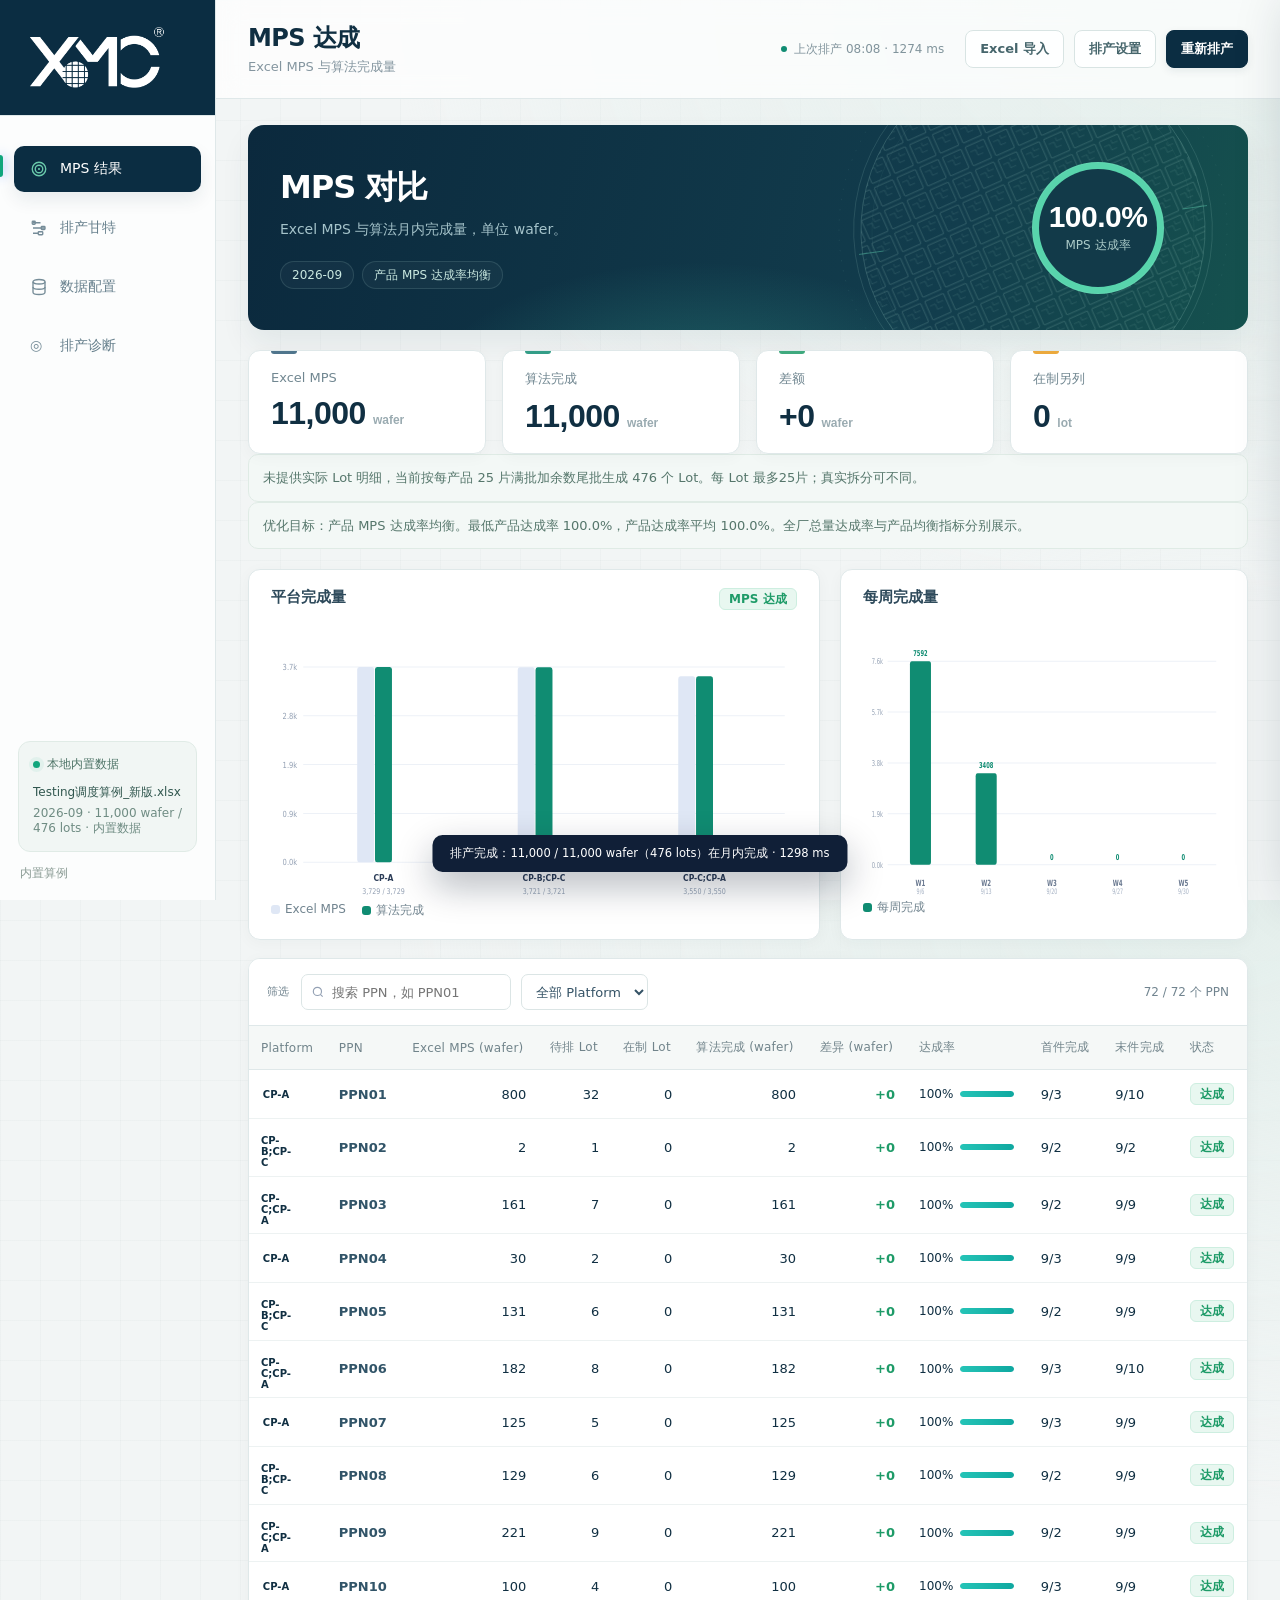
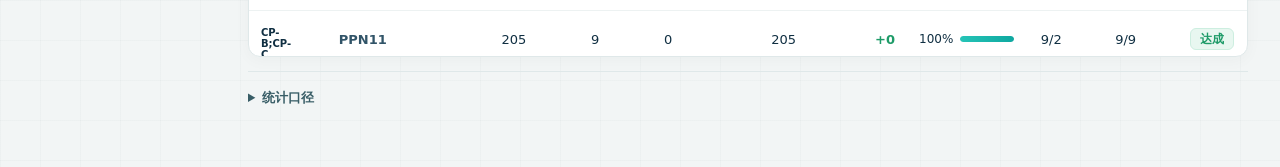
==== frontend/index.html @ b497a71c "-更新了字段逻辑" ====
<!doctype html>
<html lang="zh-CN">
<head>
  <meta charset="utf-8">
  <meta name="viewport" content="width=device-width, initial-scale=1">
  <title>XMC · 测试排产</title>
  <link rel="icon" href="data:image/svg+xml,%3Csvg xmlns='http://www.w3.org/2000/svg' viewBox='0 0 32 32'%3E%3Crect width='32' height='32' rx='8' fill='%232f6bff'/%3E%3Cpath d='M9 10h9M9 16h14M9 22h6' stroke='white' stroke-width='2.2' stroke-linecap='round'/%3E%3C/svg%3E">
  <link rel="stylesheet" href="assets/styles.css">
  <link rel="stylesheet" href="assets/enterprise.css">
  <script>
    window.addEventListener('error', function (e) {
      document.title = 'JS ERROR: ' + e.message;
      var el = document.getElementById('loading-sub');
      if (el) el.textContent = 'JS ERROR: ' + e.message + ' @ ' + (e.filename || '') + ':' + (e.lineno || '');
    });
    window.addEventListener('unhandledrejection', function (e) {
      document.title = 'PROMISE ERROR: ' + (e.reason && e.reason.message ? e.reason.message : e.reason);
      var el = document.getElementById('loading-sub');
      if (el) el.textContent = 'PROMISE ERROR: ' + (e.reason && e.reason.stack ? e.reason.stack : e.reason);
    });
  </script>
</head>
<body>
<div id="app">
  <aside class="sidebar">
    <div class="brand">
      <span class="brand-logo-window"><img class="brand-logo" src="assets/brand/xmc-logo-official.png" width="2865" height="456" alt="XMC"></span>
    </div>
    <nav class="nav" id="nav">
      <button class="nav-item active" data-view="mps">
        <span class="nav-ico" data-icon="target"></span><span>MPS 结果</span>
      </button>
      <button class="nav-item" data-view="gantt">
        <span class="nav-ico" data-icon="gantt"></span><span>排产甘特</span>
      </button>
      <button class="nav-item" data-view="inputs">
        <span class="nav-ico" data-icon="database"></span><span>数据配置</span>
      </button>
      <button class="nav-item" data-view="diagnostics"><span class="nav-ico">◎</span><span>排产诊断</span></button>
    </nav>
    <div class="sidebar-foot">
      <div class="source-card">
        <div class="source-top"><span class="dot live"></span><span id="source-status">算例数据已载入</span></div>
        <div class="source-name" id="source-name">Testing调度算例_新版.xlsx</div>
        <div class="source-meta" id="source-meta">2026-09 · 11,575 lots</div>
      </div>
      <div class="demo-note" id="source-note">内置算例</div>
    </div>
  </aside>

  <div class="main">
    <header class="topbar">
      <div class="topbar-left">
        <h1 id="page-title">MPS 结果</h1>
        <p id="page-sub">2026 年 9 月 · 月度 MPS 与排产结果</p>
      </div>
      <div class="topbar-right">
        <div class="run-chip" id="run-chip">正在排产…</div>
        <button class="btn ghost" id="btn-import" type="button">Excel 导入</button>
        <button class="btn ghost" id="btn-settings" type="button">排产设置</button>
        <button class="btn primary" id="btn-run" type="button">重新排产</button>
      </div>
    </header>

    <main class="content" id="content">
      <section class="view active" id="view-mps"></section>
      <section class="view" id="view-gantt"></section>
      <section class="view" id="view-inputs"></section>
      <section class="view" id="view-diagnostics"></section>
    </main>
  </div>
</div>

<aside class="drawer" id="drawer" aria-hidden="true">
  <div class="drawer-head">
    <div>
      <div class="drawer-kicker" id="drawer-kicker">详情</div>
      <h2 id="drawer-title">—</h2>
    </div>
    <button class="icon-btn" id="drawer-close" type="button" aria-label="关闭">×</button>
  </div>
  <div class="drawer-body" id="drawer-body"></div>
</aside>
<div class="drawer-scrim" id="drawer-scrim"></div>

<div class="modal" id="modal" aria-hidden="true">
  <div class="modal-card">
    <div class="modal-head">
      <div>
        
        <h2>排产设置</h2>
      </div>
      <button class="icon-btn" id="modal-close" type="button" aria-label="关闭">×</button>
    </div>
    <div class="modal-body" id="modal-body"></div>
    <div class="modal-foot">
      <button class="btn ghost" id="modal-cancel" type="button">取消</button>
      <button class="btn primary" id="modal-apply" type="button">应用并排产</button>
    </div>
  </div>
</div>

<div class="toast" id="toast"></div>
<div class="loading" id="loading">
  <div class="loading-card">
    <div class="spinner"></div>
    <div class="loading-title" id="loading-title">正在排产</div>
    <div class="loading-sub" id="loading-sub">请稍候…</div>
  </div>
</div>

<script src="assets/data.js"></script>
<script src="assets/data-loader.js"></script>
<script src="assets/scheduler.js"></script>
<script src="assets/js/core.js"></script>
<script src="assets/js/diagnostics.js"></script>
<script src="assets/js/mps.js"></script>
<script src="assets/js/gantt.js"></script>
<script src="assets/js/configuration.js"></script>
<script src="assets/js/inputs.js"></script>
<script src="assets/js/ui.js"></script>
</body>
</html>
---- frontend/assets/styles.css ----
:root {
  --bg: #f2f5fa;
  --panel: #ffffff;
  --panel-2: #f8fafc;
  --ink: #16233a;
  --ink-2: #2c3d58;
  --muted: #6b7a91;
  --muted-2: #94a1b4;
  --line: #e4e9f1;
  --line-2: #eef2f7;
  --navy: #0c1a30;
  --navy-2: #12233d;
  --navy-3: #1a3050;
  --blue: #2f6bff;
  --blue-2: #5a8cff;
  --blue-soft: #eaf1ff;
  --teal: #0fa8a0;
  --teal-soft: #e6f7f5;
  --amber: #e89b1c;
  --amber-soft: #fff5e2;
  --red: #d9484f;
  --red-soft: #fdecec;
  --purple: #7457e8;
  --purple-soft: #f1edff;
  --green: #1e9b68;
  --green-soft: #e8f7f0;
  --shadow: 0 1px 2px rgba(16, 31, 54, .04), 0 8px 28px rgba(16, 31, 54, .06);
  --shadow-lg: 0 24px 70px rgba(10, 24, 46, .18);
  --radius: 14px;
  --radius-sm: 9px;
  --sidebar-w: 232px;
}

* { box-sizing: border-box; }
html, body { height: 100%; }
body {
  margin: 0;
  background: var(--bg);
  color: var(--ink);
  font-family: "PingFang SC", "Hiragino Sans GB", "Microsoft YaHei", "Segoe UI", system-ui, -apple-system, sans-serif;
  font-size: 13px;
  -webkit-font-smoothing: antialiased;
}
button, input, select { font: inherit; color: inherit; }
button { cursor: pointer; }
a { color: var(--blue); text-decoration: none; }
::-webkit-scrollbar { width: 10px; height: 10px; }
::-webkit-scrollbar-thumb { background: #cbd4e1; border-radius: 10px; border: 3px solid transparent; background-clip: content-box; }
::-webkit-scrollbar-track { background: transparent; }

#app { min-height: 100vh; }

/* ---------- sidebar ---------- */
.sidebar {
  position: fixed; inset: 0 auto 0 0; width: var(--sidebar-w);
  background: radial-gradient(900px 420px at -20% -10%, #1b3a63 0%, transparent 55%),
              linear-gradient(180deg, var(--navy) 0%, #0a1629 100%);
  color: #dbe6f7; display: flex; flex-direction: column; z-index: 40;
  border-right: 1px solid rgba(255,255,255,.05);
}
.brand { display: flex; align-items: center; gap: 12px; padding: 24px 20px 22px; }
.brand-mark {
  width: 40px; height: 40px; border-radius: 12px; display: grid; place-items: center;
  background: linear-gradient(145deg, #4a83ff, #1d55d6);
  color: #fff; font-weight: 800; letter-spacing: .5px; font-size: 14px;
  box-shadow: 0 8px 20px rgba(47, 107, 255, .35), inset 0 1px 0 rgba(255,255,255,.3);
}
.brand-title { font-size: 15px; font-weight: 700; color: #fff; letter-spacing: .3px; }
.brand-sub { font-size: 10px; color: #7f96b8; letter-spacing: 1.2px; text-transform: uppercase; margin-top: 3px; }
.nav { padding: 8px 12px; display: flex; flex-direction: column; gap: 3px; }
.nav-item {
  display: flex; align-items: center; gap: 12px; width: 100%;
  background: transparent; border: 0; color: #9db0cc; text-align: left;
  padding: 11px 12px; border-radius: 10px; font-size: 13px; position: relative;
  transition: background .18s ease, color .18s ease;
}
.nav-item:hover { background: rgba(255,255,255,.055); color: #e8f0fc; }
.nav-item.active { background: linear-gradient(90deg, rgba(47,107,255,.24), rgba(47,107,255,.07)); color: #fff; }
.nav-item.active::before {
  content: ""; position: absolute; left: -12px; top: 9px; bottom: 9px; width: 3px;
  border-radius: 0 3px 3px 0; background: #5d91ff; box-shadow: 0 0 12px #5d91ff;
}
.nav-ico { width: 18px; height: 18px; display: inline-flex; color: currentColor; opacity: .9; }
.nav-ico svg { width: 18px; height: 18px; }
.sidebar-foot { margin-top: auto; padding: 16px; }
.source-card {
  background: rgba(255,255,255,.045); border: 1px solid rgba(255,255,255,.07);
  border-radius: 12px; padding: 12px; backdrop-filter: blur(4px);
}
.source-top { display: flex; align-items: center; gap: 7px; font-size: 11px; color: #a9bdd8; }
.dot { width: 7px; height: 7px; border-radius: 50%; display: inline-block; background: #7d8da5; }
.dot.live { background: #34d399; box-shadow: 0 0 0 3px rgba(52,211,153,.14); }
.source-name { margin-top: 9px; font-size: 11.5px; color: #e3ecf9; word-break: break-all; line-height: 1.45; }
.source-meta { margin-top: 4px; font-size: 10.5px; color: #7f96b8; }
.demo-note { margin-top: 12px; font-size: 10px; line-height: 1.5; color: #637795; padding: 0 2px; }
/* ---------- main / topbar ---------- */
.main { margin-left: var(--sidebar-w); min-height: 100vh; }
.topbar {
  position: sticky; top: 0; z-index: 30; height: 74px; padding: 0 28px;
  display: flex; align-items: center; justify-content: space-between; gap: 20px;
  background: rgba(247,249,253,.88); backdrop-filter: blur(12px);
  border-bottom: 1px solid rgba(220,227,238,.8);
}
.topbar-left h1 { margin: 0; font-size: 20px; font-weight: 700; letter-spacing: .2px; }
.topbar-left p { margin: 4px 0 0; color: var(--muted); font-size: 11.5px; }
.topbar-right { display: flex; align-items: center; gap: 10px; }
.run-chip {
  display: flex; align-items: center; gap: 7px; height: 30px; padding: 0 11px;
  border-radius: 999px; background: #fff; border: 1px solid var(--line);
  font-size: 11px; color: var(--muted); white-space: nowrap;
}
.run-chip::before { content: ""; width: 6px; height: 6px; border-radius: 50%; background: var(--teal); }
.btn {
  border: 1px solid transparent; border-radius: 9px; height: 34px; padding: 0 14px;
  font-size: 12px; font-weight: 600; transition: .15s ease; display: inline-flex;
  align-items: center; justify-content: center; gap: 7px; white-space: nowrap;
}
.btn.primary { background: linear-gradient(180deg, #3b74ff, #2a62e8); color: #fff; box-shadow: 0 6px 16px rgba(47,107,255,.25); }
.btn.primary:hover { filter: brightness(1.05); transform: translateY(-1px); }
.btn.ghost { background: #fff; border-color: var(--line); color: var(--ink-2); }
.btn.ghost:hover { border-color: #c9d4e3; background: #fbfcff; }
.btn.small { height: 28px; padding: 0 10px; font-size: 11px; border-radius: 7px; }
.btn:disabled { opacity: .55; cursor: default; transform: none; }

.content { padding: 24px 28px 60px; max-width: 1680px; }
.view { display: none; animation: fadeUp .28s ease both; }
.view.active { display: block; }
@keyframes fadeUp { from { opacity: 0; transform: translateY(5px); } to { opacity: 1; transform: none; } }

/* ---------- shared panels ---------- */
.card {
  background: var(--panel); border: 1px solid var(--line); border-radius: var(--radius);
  box-shadow: var(--shadow);
}
.card-head { padding: 18px 20px 0; display: flex; align-items: flex-start; justify-content: space-between; gap: 12px; }
.card-head h3 { margin: 0; font-size: 14px; font-weight: 700; letter-spacing: .1px; }
.card-head p { margin: 5px 0 0; font-size: 11px; color: var(--muted); line-height: 1.5; }
.card-body { padding: 18px 20px 20px; }
.section-grid { display: grid; gap: 18px; }
.grid-2 { grid-template-columns: 1.35fr 1fr; }
.grid-3 { grid-template-columns: repeat(3, 1fr); }
.grid-4 { grid-template-columns: repeat(4, 1fr); }
.stack { display: flex; flex-direction: column; gap: 18px; }
.row { display: flex; align-items: center; gap: 10px; }
.spacer { flex: 1; }
.muted { color: var(--muted); }
.small { font-size: 11px; }
.tiny { font-size: 10.5px; }
.strong { font-weight: 700; }
.mono { font-family: "SF Mono", "Roboto Mono", Menlo, Consolas, monospace; font-size: 11px; }
.right { text-align: right; }
.nowrap { white-space: nowrap; }
.pill {
  display: inline-flex; align-items: center; gap: 5px; height: 22px; padding: 0 9px;
  border-radius: 999px; font-size: 10.5px; font-weight: 600; white-space: nowrap;
  background: var(--panel-2); color: var(--muted); border: 1px solid var(--line);
}
.pill.blue { background: var(--blue-soft); color: #2457cc; border-color: #d6e3ff; }
.pill.green { background: var(--green-soft); color: var(--green); border-color: #cdeee0; }
.pill.amber { background: var(--amber-soft); color: #a86b06; border-color: #f7e4bf; }
.pill.red { background: var(--red-soft); color: var(--red); border-color: #f8d5d7; }
.pill.purple { background: var(--purple-soft); color: var(--purple); border-color: #e3dbff; }
.pill.teal { background: var(--teal-soft); color: var(--teal); border-color: #c9efeb; }
.divider { height: 1px; background: var(--line-2); margin: 14px 0; }
.kv { display: grid; grid-template-columns: 104px 1fr; gap: 8px 12px; font-size: 11.5px; }
.kv dt { color: var(--muted); }
.kv dd { margin: 0; color: var(--ink-2); }
.bar { height: 6px; border-radius: 99px; background: #edf1f7; overflow: hidden; }
.bar > span { display: block; height: 100%; border-radius: inherit; background: linear-gradient(90deg, #4b83ff, #2f6bff); }
.bar.teal > span { background: linear-gradient(90deg, #25c4b7, #0fa8a0); }
.bar.amber > span { background: linear-gradient(90deg, #f7bc4d, #e89b1c); }
.bar.red > span { background: linear-gradient(90deg, #ec7a7f, #d9484f); }
/* ---------- dashboard ---------- */
.hero {
  position: relative; overflow: hidden; border-radius: 18px; padding: 24px 26px;
  background: linear-gradient(115deg, #132947 0%, #17375f 52%, #1b4a76 100%);
  color: #fff; display: grid; grid-template-columns: 1.45fr .85fr; gap: 24px;
  box-shadow: 0 18px 50px rgba(19, 41, 71, .22);
}
.hero::before {
  content: ""; position: absolute; width: 420px; height: 420px; right: -110px; top: -190px;
  border-radius: 50%; background: radial-gradient(circle, rgba(86,148,255,.32), transparent 68%);
}
.hero::after {
  content: ""; position: absolute; left: 26%; bottom: -160px; width: 360px; height: 260px;
  border-radius: 50%; background: radial-gradient(circle, rgba(15,168,160,.18), transparent 70%);
}
.hero-main { position: relative; z-index: 1; }
.hero-kicker { font-size: 10.5px; letter-spacing: 1.7px; text-transform: uppercase; color: #83a8d6; font-weight: 600; }
.hero-title { margin: 9px 0 8px; font-size: 25px; font-weight: 700; letter-spacing: .3px; }
.hero-sub { color: #a9c0dd; font-size: 12px; line-height: 1.7; max-width: 620px; }
.hero-tags { display: flex; gap: 8px; flex-wrap: wrap; margin-top: 18px; }
.hero-tag {
  height: 26px; padding: 0 11px; border-radius: 999px; display: inline-flex; align-items: center;
  gap: 6px; background: rgba(255,255,255,.08); border: 1px solid rgba(255,255,255,.12);
  color: #dbe9fb; font-size: 10.5px;
}
.hero-tag b { color: #fff; font-weight: 700; }
.hero-side { position: relative; z-index: 1; display: flex; align-items: center; justify-content: flex-end; gap: 22px; }
.donut-wrap { text-align: center; }
.donut {
  width: 128px; height: 128px; border-radius: 50%; position: relative;
  background: conic-gradient(#49e0c8 var(--deg, 0deg), rgba(255,255,255,.11) 0);
  box-shadow: 0 0 0 1px rgba(255,255,255,.06) inset;
}
.donut::after {
  content: ""; position: absolute; inset: 13px; border-radius: 50%;
  background: #17335a; box-shadow: inset 0 0 24px rgba(0,0,0,.16);
}
.donut-center { position: absolute; inset: 0; display: grid; place-items: center; z-index: 1; }
.donut-center b { display: block; font-size: 24px; letter-spacing: -.5px; line-height: 1; }
.donut-center span { display: block; font-size: 9.5px; color: #9db8d7; margin-top: 5px; letter-spacing: .8px; }
.donut-label { margin-top: 10px; font-size: 10.5px; color: #9db8d7; }
.hero-mini { display: flex; flex-direction: column; gap: 12px; min-width: 150px; }
.hero-mini-item { border-left: 1px solid rgba(255,255,255,.14); padding-left: 13px; }
.hero-mini-item span { display: block; font-size: 9.5px; color: #8fa9c8; letter-spacing: .5px; }
.hero-mini-item b { display: block; margin-top: 3px; font-size: 17px; font-weight: 700; }
.hero-mini-item em { font-style: normal; font-size: 9.5px; color: #75d6c8; margin-left: 4px; }

.kpi-grid { display: grid; grid-template-columns: repeat(auto-fit, minmax(168px, 1fr)); gap: 14px; margin-top: 18px; }
.kpi {
  background: var(--panel); border: 1px solid var(--line); border-radius: var(--radius);
  padding: 15px 16px 13px; box-shadow: var(--shadow); position: relative; overflow: hidden;
}
.kpi::after { content: ""; position: absolute; left: 0; right: 0; top: 0; height: 3px; background: var(--accent, var(--blue)); opacity: .85; }
.kpi.blue { --accent: var(--blue); }
.kpi.teal { --accent: var(--teal); }
.kpi.amber { --accent: var(--amber); }
.kpi.purple { --accent: var(--purple); }
.kpi.red { --accent: var(--red); }
.kpi.green { --accent: var(--green); }
.kpi-label { font-size: 10.5px; color: var(--muted); display: flex; align-items: center; gap: 6px; }
.kpi-value { margin-top: 8px; font-size: 25px; font-weight: 750; letter-spacing: -.6px; line-height: 1.1; }
.kpi-value small { font-size: 11px; color: var(--muted); font-weight: 600; letter-spacing: 0; margin-left: 3px; }
.kpi-foot { margin-top: 9px; display: flex; align-items: center; justify-content: space-between; gap: 8px; font-size: 10px; color: var(--muted); }
.kpi-foot .bar { flex: 1; height: 5px; }
.kpi-sub { color: var(--muted-2); }

.dash-grid { display: grid; grid-template-columns: 1.4fr 1fr; gap: 18px; margin-top: 18px; }
.weekly-chart { width: 100%; height: 250px; display: block; overflow: visible; }
.chart-legend { display: flex; gap: 16px; font-size: 10.5px; color: var(--muted); margin-top: 4px; }
.chart-legend i { width: 9px; height: 9px; border-radius: 3px; display: inline-block; margin-right: 5px; vertical-align: -1px; }

.alert-list { display: flex; flex-direction: column; gap: 9px; }
.alert-item {
  display: flex; gap: 11px; padding: 11px 12px; border-radius: 10px; border: 1px solid var(--line);
  background: var(--panel-2); align-items: flex-start;
}
.alert-icon { width: 22px; height: 22px; border-radius: 7px; display: grid; place-items: center; flex: none; font-size: 11px; font-weight: 800; }
.alert-item.warn .alert-icon { background: var(--amber-soft); color: #a86b06; }
.alert-item.danger .alert-icon { background: var(--red-soft); color: var(--red); }
.alert-item.info .alert-icon { background: var(--blue-soft); color: #2457cc; }
.alert-item.ok .alert-icon { background: var(--green-soft); color: var(--green); }
.alert-main b { display: block; font-size: 11.5px; font-weight: 700; }
.alert-main span { display: block; margin-top: 3px; font-size: 10.5px; color: var(--muted); line-height: 1.5; }
.alert-item.warn { border-color: #f4e3c4; background: #fffbf3; }
/* heatmap */
.heatmap-wrap { overflow-x: auto; padding-bottom: 4px; }
.heatmap { display: grid; grid-template-columns: 56px repeat(30, minmax(20px, 1fr)); gap: 3px; min-width: 760px; }
.hm-label { font-size: 9px; color: var(--muted); display: flex; align-items: center; justify-content: flex-end; padding-right: 5px; white-space: nowrap; }
.hm-day { font-size: 8.5px; color: var(--muted-2); text-align: center; padding-bottom: 2px; }
.hm-cell { height: 15px; border-radius: 3px; background: #f0f3f8; position: relative; cursor: pointer; transition: transform .12s ease, box-shadow .12s ease; }
.hm-cell:hover { transform: scale(1.18); box-shadow: 0 2px 8px rgba(20,40,70,.22); z-index: 2; }
.hm-group-label { font-size: 9px; color: var(--ink-2); font-weight: 700; display: flex; align-items: center; padding-right: 5px; justify-content: flex-end; }
.heat-legend { display: flex; align-items: center; gap: 6px; font-size: 9.5px; color: var(--muted); margin-top: 10px; }
.heat-legend .scale { width: 110px; height: 7px; border-radius: 99px; background: linear-gradient(90deg, #edf1f7, #cfe0ff, #79a3ff, #2f6bff, #173f9e); }

/* platform mini table */
.mini-table { width: 100%; border-collapse: collapse; }
.mini-table th {
  text-align: left; font-size: 9.5px; font-weight: 600; color: var(--muted);
  padding: 8px 10px; border-bottom: 1px solid var(--line); white-space: nowrap;
}
.mini-table td { padding: 10px; border-bottom: 1px solid var(--line-2); font-size: 11px; vertical-align: middle; }
.mini-table tr:last-child td { border-bottom: 0; }
.mini-table tr.clickable { cursor: pointer; }
.mini-table tr.clickable:hover td { background: #fafcff; }
.platform-badge { display: inline-flex; align-items: center; justify-content: center; width: 30px; height: 22px; border-radius: 6px; font-size: 10px; font-weight: 700; }
.pf-K1 { background: #e9f0ff; color: #2f5ccc; }
.pf-K2 { background: #e5f8f5; color: #0b8d86; }
.pf-K3 { background: #fff3e0; color: #b16f08; }
/* ---------- filter / toolbar ---------- */
.toolbar {
  display: flex; align-items: center; gap: 10px; flex-wrap: wrap;
  padding: 13px 16px; background: var(--panel); border: 1px solid var(--line);
  border-radius: var(--radius); box-shadow: var(--shadow); margin-bottom: 16px;
}
.toolbar .label { font-size: 10.5px; color: var(--muted); margin-right: 2px; }
.seg { display: inline-flex; background: #f1f4f9; border-radius: 8px; padding: 2px; gap: 2px; }
.seg button {
  border: 0; background: transparent; height: 27px; padding: 0 11px; border-radius: 6px;
  font-size: 10.5px; color: var(--muted); font-weight: 600;
}
.seg button.active { background: #fff; color: var(--ink); box-shadow: 0 1px 4px rgba(20,35,60,.12); }
.input, .select {
  height: 31px; border: 1px solid var(--line); border-radius: 8px; background: #fff;
  padding: 0 10px; font-size: 11px; color: var(--ink-2); outline: none;
}
.input:focus, .select:focus { border-color: #9dbaff; box-shadow: 0 0 0 3px #edf3ff; }
.input.search { width: 210px; padding-left: 30px; background-image: url("data:image/svg+xml,%3Csvg xmlns='http://www.w3.org/2000/svg' width='14' height='14' viewBox='0 0 24 24' fill='none' stroke='%2394a1b4' stroke-width='2'%3E%3Ccircle cx='11' cy='11' r='7'/%3E%3Cpath d='m20 20-4-4'/%3E%3C/svg%3E"); background-repeat: no-repeat; background-position: 9px center; }
.filter-count { font-size: 10.5px; color: var(--muted); margin-left: auto; }
.date-nav { display: inline-flex; align-items: center; gap: 2px; background: #f1f4f9; border-radius: 8px; padding: 2px; }
.date-nav button { border: 0; background: transparent; width: 28px; height: 27px; border-radius: 6px; color: var(--muted); font-size: 15px; }
.date-nav button:hover { background: #fff; color: var(--ink); }
.date-nav .date-label { min-width: 96px; text-align: center; font-size: 10.5px; font-weight: 600; color: var(--ink-2); }

/* ---------- tables ---------- */
.table-card { background: var(--panel); border: 1px solid var(--line); border-radius: var(--radius); box-shadow: var(--shadow); overflow: hidden; }
.table-scroll { overflow: auto; max-height: calc(100vh - 270px); }
.data-table { width: 100%; border-collapse: separate; border-spacing: 0; min-width: 980px; }
.data-table thead th {
  position: sticky; top: 0; z-index: 5; background: #f8fafc; color: var(--muted);
  font-size: 9.5px; font-weight: 600; text-align: left; padding: 10px 12px;
  border-bottom: 1px solid var(--line); white-space: nowrap; letter-spacing: .2px;
}
.data-table tbody td { padding: 10px 12px; border-bottom: 1px solid var(--line-2); font-size: 11px; vertical-align: middle; }
.data-table tbody tr { transition: background .12s ease; }
.data-table tbody tr:hover td { background: #fafcff; }
.data-table tbody tr.clickable { cursor: pointer; }
.data-table tbody tr:last-child td { border-bottom: 0; }
.data-table .num { text-align: right; font-variant-numeric: tabular-nums; }
.data-table .center { text-align: center; }
.data-table .id { font-weight: 650; color: var(--ink); }
.data-table .sub { font-size: 9.5px; color: var(--muted); margin-top: 2px; }
.data-table .route { display: flex; align-items: center; gap: 3px; }
.route-dot { width: 13px; height: 13px; border-radius: 50%; display: inline-flex; align-items: center; justify-content: center; font-size: 7px; font-weight: 700; background: #edf1f7; color: #93a1b5; }
.route-dot.done { background: #e2f6ee; color: #1e9b68; }
.route-dot.cp { background: #e9f0ff; color: #2f5ccc; }
.route-sep { color: #cbd4e1; font-size: 8px; }
.table-foot { display: flex; align-items: center; justify-content: space-between; padding: 11px 15px; border-top: 1px solid var(--line); background: #fbfcfe; }
.pager { display: flex; align-items: center; gap: 4px; }
.pager button { width: 27px; height: 27px; border: 1px solid var(--line); background: #fff; border-radius: 6px; font-size: 11px; color: var(--muted); }
.pager button:hover:not(:disabled) { border-color: #b9c8dd; color: var(--ink); }
.pager button.active { background: var(--blue); border-color: var(--blue); color: #fff; }
.pager button:disabled { opacity: .4; cursor: default; }
.legend { display: flex; align-items: center; gap: 14px; flex-wrap: wrap; font-size: 10px; color: var(--muted); }
.legend span { display: inline-flex; align-items: center; gap: 5px; }
.legend i { width: 8px; height: 8px; border-radius: 2px; display: inline-block; }
.pf-K4 { background: #f0ecff; color: #6544d6; }
.pf-K5 { background: #fdecef; color: #c33b48; }
.alert-item.danger { border-color: #f6d9db; background: #fff8f8; }
.alert-item.ok { border-color: #d5eee2; background: #f6fdf9; }
/* ---------- gantt ---------- */
.gantt-card { background: var(--panel); border: 1px solid var(--line); border-radius: var(--radius); box-shadow: var(--shadow); overflow: hidden; }
.gantt-head { display: flex; align-items: center; justify-content: space-between; gap: 14px; padding: 14px 16px; border-bottom: 1px solid var(--line); flex-wrap: wrap; }
.gantt-head-left { display: flex; align-items: center; gap: 10px; flex-wrap: wrap; }
.gantt-head-right { display: flex; align-items: center; gap: 8px; flex-wrap: wrap; }
.gantt-legend { display: flex; gap: 12px; flex-wrap: wrap; padding: 10px 16px; border-bottom: 1px solid var(--line-2); background: #fcfdff; font-size: 9.5px; color: var(--muted); }
.gantt-legend span { display: inline-flex; align-items: center; gap: 5px; }
.gantt-legend i { width: 10px; height: 8px; border-radius: 2px; display: inline-block; }
.gantt-scroll { overflow: auto; max-height: calc(100vh - 292px); position: relative; background: #fff; }
#gantt-canvas { display: block; cursor: crosshair; }
.gantt-empty { padding: 60px 20px; text-align: center; color: var(--muted); }
.gantt-tip {
  position: fixed; z-index: 90; pointer-events: none; background: #101e34; color: #eaf1fb;
  border-radius: 9px; padding: 9px 11px; font-size: 10.5px; line-height: 1.55;
  box-shadow: 0 12px 30px rgba(8,20,40,.3); max-width: 300px; display: none;
}
.gantt-tip b { color: #fff; }
.gantt-tip .tip-muted { color: #91a7c3; }
.gantt-tip .tip-row { display: flex; justify-content: space-between; gap: 16px; }
.gantt-tip .tip-title { font-size: 11px; font-weight: 700; margin-bottom: 4px; }
.gantt-footer { padding: 10px 16px; display: flex; align-items: center; justify-content: space-between; gap: 12px; border-top: 1px solid var(--line-2); font-size: 10px; color: var(--muted); flex-wrap: wrap; }

/* ---------- tabs / resource ---------- */
.tabs { display: inline-flex; gap: 3px; background: #f1f4f9; padding: 3px; border-radius: 9px; }
.tabs button { border: 0; background: transparent; height: 28px; padding: 0 13px; border-radius: 7px; font-size: 10.5px; font-weight: 600; color: var(--muted); }
.tabs button.active { background: #fff; color: var(--ink); box-shadow: 0 1px 4px rgba(20,35,60,.12); }
.machine-grid { display: grid; grid-template-columns: repeat(5, minmax(0, 1fr)); gap: 14px; }
.machine-card {
  background: var(--panel); border: 1px solid var(--line); border-radius: 12px; padding: 14px;
  box-shadow: var(--shadow); cursor: pointer; transition: transform .15s ease, border-color .15s ease;
}
.machine-card:hover { transform: translateY(-2px); border-color: #b8caf0; }
.machine-top { display: flex; align-items: center; justify-content: space-between; gap: 8px; }
.machine-id { font-size: 12px; font-weight: 700; }
.machine-meta { margin-top: 3px; font-size: 9.5px; color: var(--muted); }
.util-line { display: flex; align-items: center; gap: 8px; margin-top: 12px; }
.util-line .bar { flex: 1; }
.util-val { font-size: 10.5px; font-weight: 700; min-width: 38px; text-align: right; font-variant-numeric: tabular-nums; }
.machine-foot { display: flex; justify-content: space-between; margin-top: 10px; font-size: 9.5px; color: var(--muted); }
.machine-card.high { border-color: #f3d3a0; }
.machine-card.high .util-val { color: #b16f08; }
.card-mini-grid { display: grid; grid-template-columns: repeat(4, 1fr); gap: 10px; }
.card-mini { background: var(--panel-2); border: 1px solid var(--line-2); border-radius: 9px; padding: 11px 12px; }
.card-mini span { display: block; font-size: 9.5px; color: var(--muted); }
.card-mini b { display: block; font-size: 17px; margin-top: 4px; letter-spacing: -.3px; }

/* ---------- weekly ---------- */
.week-cards { display: grid; grid-template-columns: repeat(5, 1fr); gap: 14px; }
.week-card { background: var(--panel); border: 1px solid var(--line); border-radius: 12px; padding: 15px; box-shadow: var(--shadow); position: relative; overflow: hidden; }
.week-card::before { content: ""; position: absolute; left: 0; top: 0; bottom: 0; width: 3px; background: var(--green); }
.week-card.gap::before { background: var(--amber); }
.week-top { display: flex; align-items: center; justify-content: space-between; }
.week-name { font-size: 12px; font-weight: 700; }
.week-date { font-size: 9.5px; color: var(--muted); }
.week-big { margin-top: 12px; font-size: 22px; font-weight: 750; letter-spacing: -.5px; }
.week-big small { font-size: 10px; color: var(--muted); font-weight: 500; margin-left: 3px; }
.week-compare { margin-top: 8px; font-size: 9.5px; color: var(--muted); display: flex; justify-content: space-between; }
.week-bar { margin-top: 9px; }
/* ---------- drawer ---------- */
.drawer {
  position: fixed; top: 0; right: 0; bottom: 0; width: 430px; max-width: 94vw;
  background: #fff; z-index: 70; box-shadow: -16px 0 50px rgba(12,28,52,.16);
  transform: translateX(105%); transition: transform .26s cubic-bezier(.2,.8,.2,1);
  display: flex; flex-direction: column;
}
.drawer.open { transform: none; }
.drawer-scrim {
  position: fixed; inset: 0; background: rgba(11,24,43,.22); z-index: 65;
  opacity: 0; pointer-events: none; transition: opacity .2s ease;
}
.drawer-scrim.show { opacity: 1; pointer-events: auto; }
.drawer-head { padding: 20px 22px 16px; border-bottom: 1px solid var(--line); display: flex; justify-content: space-between; gap: 14px; align-items: flex-start; }
.drawer-kicker { font-size: 9.5px; letter-spacing: 1.4px; text-transform: uppercase; color: var(--blue); font-weight: 700; }
.drawer-head h2 { margin: 6px 0 0; font-size: 17px; letter-spacing: -.2px; }
.drawer-body { padding: 18px 22px 40px; overflow: auto; }
.icon-btn {
  width: 30px; height: 30px; border-radius: 8px; border: 1px solid var(--line);
  background: #fff; color: var(--muted); font-size: 19px; line-height: 1; flex: none;
}
.icon-btn:hover { background: var(--panel-2); color: var(--ink); }
.detail-hero { background: linear-gradient(135deg, #f3f7ff, #f8fafc); border: 1px solid #e1eaf8; border-radius: 12px; padding: 15px; }
.detail-hero-top { display: flex; align-items: center; gap: 9px; }
.detail-hero h3 { margin: 0; font-size: 16px; }
.detail-hero p { margin: 6px 0 0; color: var(--muted); font-size: 10.5px; }
.detail-stats { display: grid; grid-template-columns: repeat(3, 1fr); gap: 8px; margin-top: 13px; }
.detail-stat { background: #fff; border: 1px solid var(--line); border-radius: 8px; padding: 9px 10px; }
.detail-stat span { display: block; color: var(--muted); font-size: 9px; }
.detail-stat b { display: block; margin-top: 4px; font-size: 13px; }
.timeline { margin-top: 18px; }
.timeline-title { font-size: 11px; font-weight: 700; margin-bottom: 10px; display: flex; align-items: center; justify-content: space-between; }
.timeline-item { display: grid; grid-template-columns: 42px 1fr; gap: 10px; position: relative; padding-bottom: 14px; }
.timeline-item::before { content: ""; position: absolute; left: 20px; top: 26px; bottom: 0; width: 1px; background: var(--line); }
.timeline-item:last-child::before { display: none; }
.timeline-dot { width: 40px; height: 20px; border-radius: 6px; display: grid; place-items: center; font-size: 8.5px; font-weight: 700; background: var(--blue-soft); color: #2f5ccc; z-index: 1; }
.timeline-dot.bake { background: var(--amber-soft); color: #a86b06; }
.timeline-dot.qt { background: var(--teal-soft); color: var(--teal); }
.timeline-main b { font-size: 11px; display: block; }
.timeline-main span { display: block; margin-top: 3px; font-size: 9.5px; color: var(--muted); line-height: 1.5; }
.timeline-time { font-size: 9.5px; color: var(--ink-2); margin-top: 3px; font-variant-numeric: tabular-nums; }
.route-list { margin-top: 4px; }
.route-item { display: flex; gap: 10px; padding: 10px 0; border-bottom: 1px dashed var(--line); }
.route-item:last-child { border-bottom: 0; }
.route-index { width: 20px; height: 20px; border-radius: 50%; background: var(--blue-soft); color: #2f5ccc; display: grid; place-items: center; font-size: 9px; font-weight: 700; flex: none; }
.route-info { flex: 1; }
.route-info b { font-size: 11px; }
.route-info span { display: block; font-size: 9.5px; color: var(--muted); margin-top: 2px; }
.task-table { width: 100%; border-collapse: collapse; margin-top: 12px; }
.task-table th { font-size: 8.5px; color: var(--muted); text-align: left; padding: 6px 5px; border-bottom: 1px solid var(--line); font-weight: 600; }
.task-table td { font-size: 9.5px; padding: 7px 5px; border-bottom: 1px solid var(--line-2); }
.empty-note { padding: 24px 0; text-align: center; color: var(--muted-2); font-size: 11px; }
/* ---------- modal ---------- */
.modal {
  position: fixed; inset: 0; z-index: 80; display: grid; place-items: center;
  background: rgba(10,23,43,.36); backdrop-filter: blur(3px);
  opacity: 0; pointer-events: none; transition: opacity .2s ease;
}
.modal.open { opacity: 1; pointer-events: auto; }
.modal-card {
  width: 520px; max-width: 94vw; background: #fff; border-radius: 16px;
  box-shadow: var(--shadow-lg); transform: translateY(8px) scale(.99); transition: transform .2s ease;
  overflow: hidden;
}
.modal.open .modal-card { transform: none; }
.modal-head { padding: 20px 22px 16px; display: flex; justify-content: space-between; gap: 14px; align-items: flex-start; border-bottom: 1px solid var(--line); }
.modal-head h2 { margin: 6px 0 0; font-size: 18px; }
.modal-body { padding: 18px 22px; }
.modal-foot { padding: 14px 22px; border-top: 1px solid var(--line); background: #fbfcfe; display: flex; justify-content: flex-end; gap: 9px; }
.form-row { margin-bottom: 16px; }
.form-row:last-child { margin-bottom: 0; }
.form-label { display: block; font-size: 10.5px; font-weight: 600; color: var(--ink-2); margin-bottom: 7px; }
.form-hint { font-size: 9.5px; color: var(--muted); margin-top: 5px; line-height: 1.55; }
.option-grid { display: grid; grid-template-columns: 1fr 1fr; gap: 8px; }
.option {
  border: 1px solid var(--line); background: #fff; border-radius: 9px; padding: 10px 11px;
  text-align: left; transition: .14s ease;
}
.option b { display: block; font-size: 11px; }
.option span { display: block; margin-top: 3px; font-size: 9px; color: var(--muted); line-height: 1.45; }
.option.active { border-color: #6c9bff; background: #f5f8ff; box-shadow: 0 0 0 3px #eef4ff; }
.option.active b { color: #2457cc; }
.form-inline { display: grid; grid-template-columns: 1fr 1fr; gap: 12px; }

/* ---------- toast / loading ---------- */
.toast {
  position: fixed; left: 50%; bottom: 28px; transform: translate(-50%, 20px);
  background: #101f37; color: #fff; padding: 11px 18px; border-radius: 10px;
  font-size: 11.5px; box-shadow: 0 14px 36px rgba(8,20,40,.3);
  opacity: 0; pointer-events: none; transition: .24s ease; z-index: 95;
}
.toast.show { opacity: 1; transform: translate(-50%, 0); }
.loading {
  position: fixed; inset: 0; z-index: 100; display: grid; place-items: center;
  background: rgba(244,247,252,.82); backdrop-filter: blur(6px);
  opacity: 0; pointer-events: none; transition: opacity .2s ease;
}
.loading.show { opacity: 1; pointer-events: auto; }
.loading-card { background: #fff; border: 1px solid var(--line); border-radius: 16px; padding: 28px 34px; text-align: center; box-shadow: var(--shadow-lg); min-width: 310px; }
.spinner { width: 32px; height: 32px; border-radius: 50%; border: 3px solid #e2eafb; border-top-color: var(--blue); margin: 0 auto 15px; animation: spin .75s linear infinite; }
@keyframes spin { to { transform: rotate(360deg); } }
.loading-title { font-size: 14px; font-weight: 700; }
/* ---------- misc / responsive ---------- */
.error-box { margin: 20px; padding: 16px; border: 1px solid #f6d9db; background: #fff8f8; border-radius: 10px; color: #a52c33; font-size: 11px; white-space: pre-wrap; }
.empty-state { padding: 50px 20px; text-align: center; color: var(--muted); }
.section-title { display: flex; align-items: baseline; justify-content: space-between; margin: 26px 0 12px; }
.section-title h2 { margin: 0; font-size: 15px; letter-spacing: .1px; }
.section-title p { margin: 0; font-size: 10.5px; color: var(--muted); }
.two-col { display: grid; grid-template-columns: 1fr 1fr; gap: 18px; }
.note-card { background: var(--panel-2); border: 1px dashed var(--line); border-radius: 10px; padding: 12px 14px; font-size: 10.5px; color: var(--muted); line-height: 1.65; }
.data-list { display: flex; flex-direction: column; gap: 0; }
.data-row { display: grid; grid-template-columns: 150px 70px 1fr; gap: 12px; padding: 9px 0; border-bottom: 1px solid var(--line-2); font-size: 10.5px; align-items: baseline; }
.data-row:last-child { border-bottom: 0; }
.data-row b { font-size: 11px; }
.data-row .fields { color: var(--muted); font-size: 9.5px; line-height: 1.5; }
.check-list { display: flex; flex-direction: column; gap: 7px; }
.check-item { display: flex; gap: 9px; align-items: flex-start; font-size: 10.5px; line-height: 1.55; }
.check-icon { width: 17px; height: 17px; border-radius: 50%; display: grid; place-items: center; flex: none; font-size: 9px; font-weight: 800; background: var(--green-soft); color: var(--green); }
.check-icon.warn { background: var(--amber-soft); color: #a86b06; }
.check-icon.info { background: var(--blue-soft); color: #2457cc; }
.rule-table { width: 100%; border-collapse: collapse; }
.rule-table th { text-align: left; font-size: 9px; color: var(--muted); font-weight: 600; padding: 8px; border-bottom: 1px solid var(--line); }
.rule-table td { font-size: 10px; padding: 8px; border-bottom: 1px solid var(--line-2); vertical-align: top; line-height: 1.5; }
.rule-table tr:last-child td { border-bottom: 0; }
.download-actions { display: flex; gap: 8px; flex-wrap: wrap; }

@media (max-width: 1450px) {
  .kpi-grid { grid-template-columns: repeat(3, 1fr); }
  .machine-grid { grid-template-columns: repeat(4, 1fr); }
}
@media (max-width: 1180px) {
  :root { --sidebar-w: 76px; }
  .brand { justify-content: center; padding: 22px 10px; }
  .brand > div:last-child { display: none; }
  .nav { padding: 8px; }
  .nav-item { justify-content: center; padding: 12px; }
  .nav-item span:last-child { display: none; }
  .nav-item.active::before { left: -8px; }
  .sidebar-foot { display: none; }
  .hero, .dash-grid, .two-col { grid-template-columns: 1fr; }
  .hero-side { justify-content: flex-start; }
  .machine-grid { grid-template-columns: repeat(3, 1fr); }
  .week-cards { grid-template-columns: repeat(3, 1fr); }
}
@media (max-width: 820px) {
  .topbar { padding: 0 16px; height: auto; min-height: 70px; flex-wrap: wrap; }
  .content { padding: 16px 16px 50px; }
  .run-chip { display: none; }
  .kpi-grid { grid-template-columns: repeat(2, 1fr); }
  .machine-grid { grid-template-columns: repeat(2, 1fr); }
  .week-cards { grid-template-columns: repeat(2, 1fr); }
  .card-mini-grid { grid-template-columns: repeat(2, 1fr); }
}
.loading-sub { margin-top: 6px; font-size: 10.5px; color: var(--muted); line-height: 1.55; }
/* ---------- MPS / inputs additions ---------- */
.source-hero {
  display: flex; align-items: flex-start; justify-content: space-between; gap: 20px;
  background: linear-gradient(115deg, #132947, #1b4a76); color: #fff;
  border-radius: 16px; padding: 22px 24px; box-shadow: 0 16px 40px rgba(19,41,71,.18);
}
.source-title { margin-top: 7px; font-size: 21px; font-weight: 700; letter-spacing: .2px; }
.source-sub { margin-top: 7px; font-size: 11.5px; color: #a9c0dd; line-height: 1.7; }
.source-sub b { color: #fff; }
.source-actions { display: flex; align-items: center; gap: 9px; flex: none; }
.source-actions .btn { background: rgba(255,255,255,.1); border-color: rgba(255,255,255,.18); color: #e7f0fc; }
.source-actions .btn:hover { background: rgba(255,255,255,.16); }
.source-actions .btn.source-import { background: #fff; border-color: #fff; color: #17365d; font-weight: 700; }
.source-actions .btn.source-import:hover { background: #eaf2ff; border-color: #eaf2ff; }

.pipeline {
  display: grid; grid-template-columns: 1fr 26px 1fr 26px 1fr 26px 1fr; gap: 8px;
  margin-top: 16px; align-items: stretch;
}
.pipe-step { background: var(--panel); border: 1px solid var(--line); border-radius: 12px; padding: 13px 14px; box-shadow: var(--shadow); position: relative; }
.pipe-step span { display: inline-flex; width: 20px; height: 20px; border-radius: 6px; align-items: center; justify-content: center; background: var(--blue-soft); color: #2457cc; font-size: 8.5px; font-weight: 800; }
.pipe-step b { display: block; margin-top: 8px; font-size: 11.5px; }
.pipe-step small { display: block; margin-top: 4px; font-size: 9.5px; color: var(--muted); line-height: 1.5; }
.pipe-arrow { display: flex; align-items: center; justify-content: center; color: #b6c4d8; font-size: 16px; }

.config-grid { display: grid; grid-template-columns: 1.1fr 1.2fr 1.1fr; gap: 14px; margin-top: 16px; }
.config-card { background: var(--panel); border: 1px solid var(--line); border-radius: 12px; padding: 14px 15px; box-shadow: var(--shadow); min-width: 0; }
.config-label { font-size: 9.5px; color: var(--muted); letter-spacing: .6px; text-transform: uppercase; font-weight: 700; }
.config-path { margin-top: 8px; font-size: 12px; font-weight: 650; color: var(--ink); word-break: break-all; line-height: 1.45; }
.config-kv { display: flex; align-items: baseline; justify-content: space-between; gap: 10px; margin-top: 7px; font-size: 10px; color: var(--muted); }
.config-kv b { color: var(--ink-2); font-weight: 600; text-align: right; }
.config-hint { margin-top: 9px; font-size: 9.5px; color: var(--muted); line-height: 1.55; }
.sheet-map-list { margin-top: 6px; display: flex; flex-direction: column; gap: 3px; max-height: 132px; overflow: auto; }
.sheet-map-list > div { display: flex; justify-content: space-between; gap: 10px; font-size: 9.5px; padding: 3px 0; border-bottom: 1px dashed var(--line-2); }
.sheet-map-list span { color: var(--muted); }
.sheet-map-list b { font-weight: 600; color: var(--ink-2); }

.inputs-layout { display: grid; grid-template-columns: 214px 1fr; gap: 14px; align-items: start; }
.sheet-list { background: var(--panel); border: 1px solid var(--line); border-radius: 12px; padding: 8px; box-shadow: var(--shadow); position: sticky; top: 90px; }
.sheet-btn { display: flex; align-items: center; justify-content: space-between; gap: 8px; width: 100%; border: 0; background: transparent; padding: 9px 10px; border-radius: 8px; text-align: left; color: var(--ink-2); }
.sheet-btn:hover { background: #f6f9ff; }
.sheet-btn.active { background: var(--blue-soft); color: #2457cc; }
.sheet-name { font-size: 10.5px; font-weight: 600; }
.sheet-rows { font-size: 9px; color: var(--muted); white-space: nowrap; }
.sheet-btn.active .sheet-rows { color: #5a7fc9; }
.preview-card { background: var(--panel); border: 1px solid var(--line); border-radius: 12px; box-shadow: var(--shadow); overflow: hidden; }
.preview-head { display: flex; align-items: flex-start; justify-content: space-between; gap: 12px; padding: 16px 18px 10px; }
.preview-head h3 { margin: 0; font-size: 14px; }
.preview-head p { margin: 4px 0 0; font-size: 10px; color: var(--muted); }
.field-pills { display: flex; flex-wrap: wrap; gap: 6px; padding: 0 18px 12px; }
.field-pill { display: inline-flex; height: 22px; align-items: center; padding: 0 8px; border-radius: 6px; background: #f3f6fb; border: 1px solid #e7edf6; color: #4b5f7c; font-size: 9.5px; font-family: "SF Mono", Menlo, monospace; }
.field-map { display: flex; flex-wrap: wrap; gap: 6px 12px; padding: 9px 18px 12px; background: #fbfcfe; border-top: 1px solid var(--line-2); border-bottom: 1px solid var(--line-2); font-size: 9.5px; color: var(--muted); }
.field-map-title { font-weight: 700; color: var(--ink-2); }
.map-item b { color: #2457cc; font-weight: 600; }
.preview-toolbar { display: flex; align-items: center; gap: 10px; padding: 12px 18px; }
.preview-toolbar .input { width: 260px; }
.data-table.compact { min-width: 0; }
.data-table.compact th { font-size: 9px; padding: 8px 10px; }
.data-table.compact td { font-size: 10px; padding: 7px 10px; white-space: nowrap; max-width: 340px; overflow: hidden; text-overflow: ellipsis; }
.data-table .num.neg { color: var(--red); font-weight: 700; }
.data-table .num.pos { color: var(--green); font-weight: 700; }

@media (max-width: 1180px) {
  .pipeline { grid-template-columns: 1fr 20px 1fr; }
  .pipe-arrow:nth-of-type(4), .pipe-arrow:nth-of-type(6) { display: none; }
  .config-grid { grid-template-columns: 1fr 1fr; }
  .inputs-layout { grid-template-columns: 1fr; }
  .sheet-list { position: static; display: flex; flex-wrap: wrap; gap: 4px; }
  .sheet-btn { width: auto; gap: 7px; }
}
@media (max-width: 820px) {
  .source-hero { flex-direction: column; }
  .pipeline { grid-template-columns: 1fr; }
  .pipe-arrow { display: none; }
  .config-grid { grid-template-columns: 1fr; }
  .preview-toolbar .input { width: 100%; }
}
.gap-text { color: var(--blue); font-weight: 700; }
.gap-text.neg { color: var(--amber); }
.production-config { margin: 18px 0; }
.config-field { display: flex; flex-direction: column; gap: 7px; min-width: 0; color: var(--ink-2); font-size: 12px; }
.config-field .input, .config-field .select { width: 100%; min-width: 0; }
.config-details { border-top: 1px solid var(--line); margin-top: 14px; padding-top: 12px; }
.config-details summary { cursor: pointer; font-size: 12px; font-weight: 600; padding: 5px 0 10px; }
.config-json { width: 100%; height: 220px; font-family: Menlo, monospace; font-size: 12px; }
.config-editor { max-height: 380px; margin-bottom: 10px; }
.config-editor .input, .config-editor .select { min-width: 145px; width: 100%; }
.config-editor input[type="datetime-local"] { min-width: 210px; }
.config-actions { margin: 16px 0; flex-wrap: wrap; }

/* Fewer secondary notes; keep the remaining labels readable. */
.topbar-left p, .card-head p, .hero-sub, .source-sub, .config-hint,
.config-field, .config-details summary, .note-card, .check-item,
.form-hint, .form-label, .option span { font-size: 13px; }
.input, .select, .btn.small, .option b { font-size: 13px; }
.data-table thead th, .data-table.compact th, .chart-legend,
.gantt-legend, .gantt-footer, .filter-count, .tiny, .pill,
.kpi-label, .hero-tag, .donut-center span { font-size: 12px; }
.data-table tbody td, .data-table.compact td { font-size: 13px; }
.sheet-name { font-size: 13px; }
.sheet-rows, .source-meta, .preview-head p { font-size: 12px; }
.preview-mapping { padding: 10px 18px; font-size: 13px; }
.mps-kpis { grid-template-columns: repeat(4, minmax(0, 1fr)); }
.hero { grid-template-columns: 1fr auto; }
@media (max-width: 820px) {
  .mps-kpis { grid-template-columns: repeat(2, minmax(0, 1fr)); }
  .hero { grid-template-columns: 1fr; }
  .topbar-right { width: 100%; padding-bottom: 10px; }
  .source-actions { flex-wrap: wrap; }
  .section-title { align-items: flex-start; flex-direction: column; gap: 6px; }
}
---- frontend/assets/enterprise.css ----
/* XMC identity: ink blue, jade accents and a quiet wafer grid. */
:root {
  --sidebar-w: 216px;
  --bg: #f2f5f5;
  --navy: #0b2d42;
  --ink: #102f42;
  --ink-2: #355366;
  --muted: #71848f;
  --line: #dfe8e9;
  --line-2: #edf2f2;
  --blue: #126c68;
  --blue-2: #219c87;
  --blue-soft: #e8f4f0;
  --teal: #108c72;
  --shadow: 0 3px 16px rgba(15, 48, 60, .035);
}
body {
  background: radial-gradient(ellipse at 95% 0%, #e4efec 0, transparent 48%),
    linear-gradient(90deg, rgba(21, 63, 72, .025) 1px, transparent 1px),
    linear-gradient(rgba(21, 63, 72, .025) 1px, transparent 1px), var(--bg);
  background-size: auto, 40px 40px, 40px 40px, auto;
}
.sidebar { background: #fcfdfd; border-right: 1px solid var(--line); }
.brand { min-height: 116px; padding: 26px 30px; border-bottom: 1px solid var(--line); justify-content: flex-start; background: var(--navy); }
.brand-logo-window { display: block; width: 134px; height: 61px; overflow: hidden; flex: none; }
.brand-logo { display: block; width: 382.38px; height: auto; max-width: none; }
.nav { padding: 30px 14px; }
.nav-item { color: #67808d; border-radius: 10px; padding: 14px 16px; margin-bottom: 10px; font-size: 14px; }
.nav-item:hover { background: #edf4f2; color: var(--navy); }
.nav-item.active { color: #fff; background: var(--navy); box-shadow: 0 8px 18px #0b2d4215; }
.nav-item.active::before { width: 3px; height: 22px; left: -14px; background: #10a67c; border-radius: 0 3px 3px 0; }
.nav-item.active .nav-ico { color: #75dbb7; }
.sidebar-foot { padding: 18px; }
.source-card { background: #f1f6f4; border: 1px solid #e0ebe6; border-radius: 12px; padding: 14px; }
.source-top { color: #4e7467; font-size: 12px; }
.source-name { color: #31574f; font-size: 12px; line-height: 1.7; }
.source-meta { color: #6f8c83; }
.demo-note { color: #8a9b94; font-size: 12px; }
.dot.live { background: #10a67c; box-shadow: 0 0 0 4px #10a67c12; }
.topbar { min-height: 92px; height: auto; padding: 22px 32px; background: #ffffffb8; border-bottom: 1px solid #dfe8e9; backdrop-filter: blur(14px); }
.topbar-left h1 { font-size: 24px; letter-spacing: -.6px; }
.topbar-left p { color: #84959f; font-size: 13px; }
.run-chip { background: transparent; border: 0; font-size: 12px; color: #81949c; }
.content { max-width: 1800px; padding: 26px 32px 48px; }
.btn { height: 38px; border-radius: 8px; font-size: 13px; font-weight: 600; transition: background .18s, box-shadow .18s; }
.btn.primary { background: var(--navy); border-color: var(--navy); box-shadow: 0 3px 8px #0b2d4215; }
.btn.primary:hover { background: #154a59; box-shadow: 0 5px 12px #0b2d4222; }
.btn.ghost { background: #ffffffd9; border-color: #d8e4e3; color: #46666c; }
.hero { padding: 28px 32px; min-height: 205px; border-radius: 16px; background: linear-gradient(105deg, #0b293d, #123d4d 70%, #15524e); box-shadow: 0 15px 30px #153e4712; align-items: center; }
.hero::before { width: 410px; height: 410px; right: 10px; top: -100px; border-radius: 0; background: url('brand/wafer-grid.svg') center / contain no-repeat; opacity: .8; transform: rotate(-8deg); }
.hero::after { width: 600px; height: 300px; bottom: -220px; left: 15%; background: radial-gradient(ellipse, #4bdbb945, transparent 65%); }
.hero-title { font-size: 32px; letter-spacing: -1px; margin-top: 0; }
.hero-sub { font-size: 14px; color: #a5c3ca; }
.hero-tags { margin-top: 20px; gap: 8px; }
.hero-tag { background: #ffffff08; border-color: #b4ded525; color: #c9e8e0; height: 28px; font-size: 12px; }
.hero-side { padding-right: 52px; }
.donut { width: 132px; height: 132px; background: conic-gradient(#58d4ac var(--deg, 0deg), #8fbebf22 0); }
.donut::after { background: #123a49; inset: 7px; box-shadow: none; }
.donut-center b, .kpi-value { font-family: 'DIN Alternate', 'Avenir Next', 'PingFang SC', sans-serif; font-variant-numeric: tabular-nums; }
.donut-center b { font-size: 30px; }
.donut-center span { color: #acccc9; font-size: 12px; letter-spacing: 0; }
.mps-kpis { gap: 16px; margin-top: 20px; }
.kpi { padding: 19px 22px; border-color: #dfe8e9; border-radius: 12px; }
.kpi::after { height: 3px; left: 22px; right: auto; top: 0; width: 26px; border-radius: 0 0 3px 3px; }
.kpi.blue { --accent: #315d78; }
.kpi-label { color: #718791; font-size: 13px; }
.kpi-value { font-size: 32px; font-weight: 600; letter-spacing: -.5px; margin-top: 11px; }
.kpi-value small { font-family: 'PingFang SC', sans-serif; font-size: 12px; color: #9aabb1; margin-left: 7px; }
.dash-grid { gap: 20px; margin-top: 20px; }
.card, .table-card, .gantt-card { border-radius: 12px; border-color: var(--line); }
.card-head { padding: 18px 22px; border-bottom-color: #edf2f2; }
.card-head h3 { font-size: 15px; color: #2e4a5b; }
.card-body { padding: 20px 22px; }
.pill { font-size: 12px; border-radius: 6px; }
.pill.blue { background: #e9f3f0; color: #2c7969; }
.data-table thead th { background: #f5f8f7; color: #71848b; font-size: 12px; font-weight: 500; padding-top: 13px; padding-bottom: 13px; }
.data-table tbody td { padding-top: 13px; padding-bottom: 13px; font-size: 13px; }
.data-table tbody tr:hover td { background: #f0f7f4; }
.data-table .id { color: #315468; }
.toolbar { background: #fff; border-color: var(--line); padding: 15px 18px; }
.input, .select { border-color: #dbe5e5; border-radius: 7px; height: 36px; font-size: 13px; }
.input:focus, .select:focus { border-color: #37957e; box-shadow: 0 0 0 3px #108c7210; }
.gantt-legend { background: #fbfcfc; color: #6b858c; font-size: 12px; padding: 14px 18px; }
.source-hero { background: linear-gradient(110deg, #143848, #1d5156); box-shadow: none; border-radius: 12px; padding: 22px 26px; }
.source-title { font-size: 19px; }
.source-sub { color: #aac6c5; font-size: 13px; }
.source-hero .btn { background: #ffffff0c; color: #d2e7e4; border-color: #b7d8d32b; }
.production-config .card-head { background: linear-gradient(90deg, #fff, #f8fbfa); }
.config-details summary { color: #385d66; font-size: 13px; padding-bottom: 12px; }
.config-details[open] > summary { color: #108c72; }
.config-json { height: 220px; padding: 14px; line-height: 1.6; resize: vertical; }
.config-editor { border: 1px solid var(--line); border-radius: 8px; }
.config-editor th { white-space: nowrap; }
.config-editor td { padding: 8px 10px !important; }
.note-card { background: #f3f8f6; border: 1px solid #dfebe5; color: #55766b; font-size: 13px; }
.preview-mapping { background: #f8fbfa; }
.check-item { font-size: 13px; padding: 4px 0; }
.view.active > .hero, .view.active > .source-hero { animation: reveal-panel .4s ease both; }
.view.active .kpi { animation: reveal-panel .4s ease both; }
.view.active .kpi:nth-child(2) { animation-delay: .045s; }
.view.active .kpi:nth-child(3) { animation-delay: .09s; }
.view.active .kpi:nth-child(4) { animation-delay: .135s; }
@keyframes reveal-panel { from { opacity: 0; transform: translateY(8px); } to { opacity: 1; transform: translateY(0); } }
@media (max-width: 1180px) {
  :root { --sidebar-w: 76px; }
  .brand { min-height: 92px; padding: 24px 10px; justify-content: center; }
  .brand-logo-window { width: 52px; height: 24px; }
  .brand-logo { width: 148.39px; }
  .nav { padding: 24px 9px; }
  .nav-item { padding: 14px 10px; }
  .nav-item.active::before { left: -9px; }
  .hero { grid-template-columns: 1fr auto; }
  .hero-side { padding-right: 10px; }
}
@media (max-width: 820px) {
  :root { --sidebar-w: 64px; }
  .topbar { padding: 16px; gap: 14px; }
  .topbar-left h1 { font-size: 22px; }
  .topbar-right { padding-bottom: 0; gap: 8px; }
  .content { padding: 18px 14px 40px; }
  .hero { min-height: 180px; grid-template-columns: 1fr; gap: 20px; padding: 24px; }
  .hero::before { right: -170px; }
  .hero-title { font-size: 28px; }
  .hero-side { justify-content: flex-start; }
  .donut { width: 112px; height: 112px; }
  .donut-center b { font-size: 26px; }
  .mps-kpis { gap: 10px; }
  .kpi { padding: 16px; }
  .kpi-value { font-size: 27px; }
  .kpi-value small { margin-left: 3px; }
  .card-head, .card-body { padding: 16px; }
  .source-hero { padding: 20px; }
  .source-title { font-size: 16px; overflow-wrap: anywhere; }
}
@media (prefers-reduced-motion: reduce) {
  .view.active > .hero, .view.active > .source-hero, .view.active .kpi { animation: none; }
  .btn { transition: none; }
}
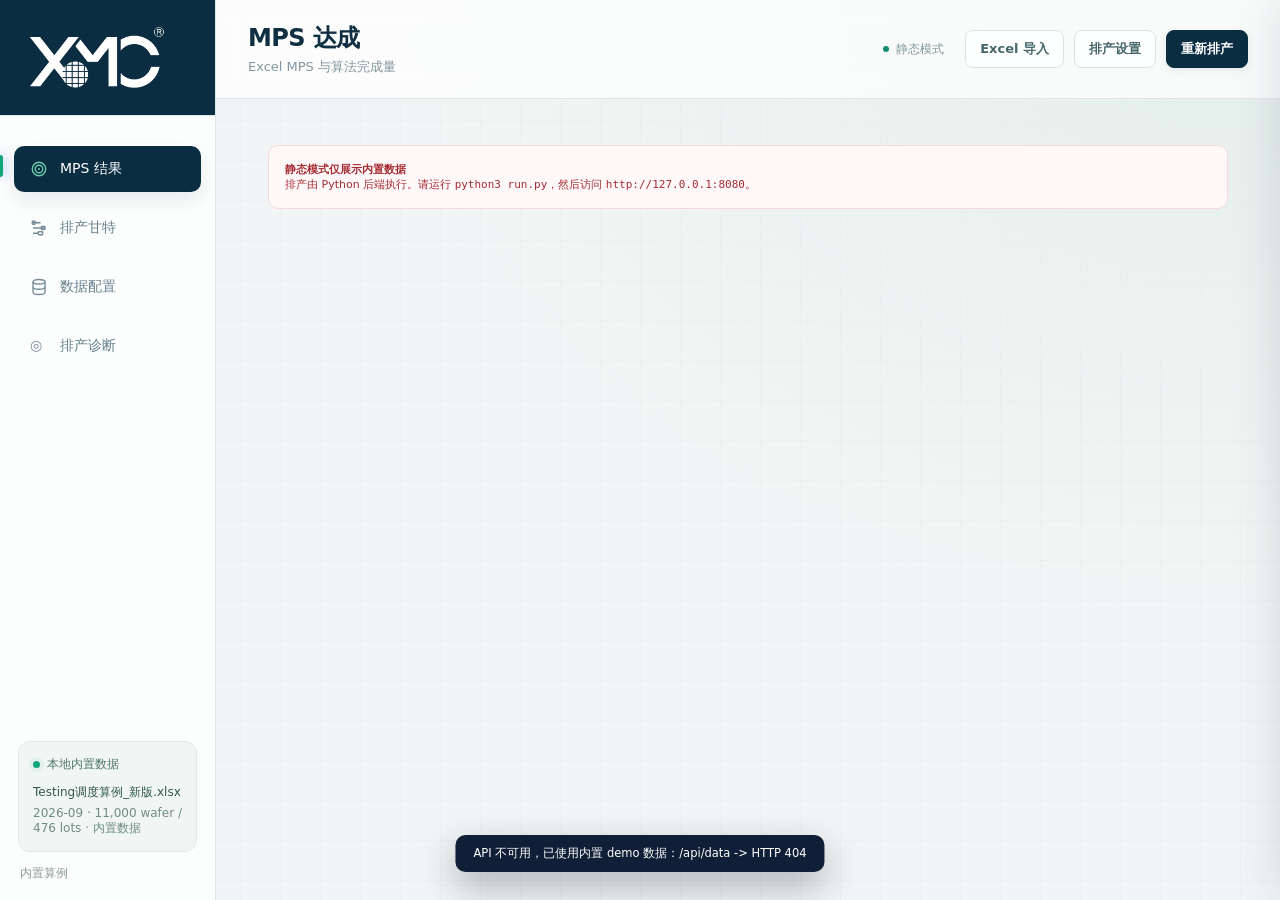
==== commit d4517b87: "将计算改到后段，代码统一使用python" ====
--- a/frontend/index.html
+++ b/frontend/index.html
@@ -111,7 +111,7 @@
 
 <script src="assets/data.js"></script>
 <script src="assets/data-loader.js"></script>
-<script src="assets/scheduler.js"></script>
+<script src="assets/schedule-client.js"></script>
 <script src="assets/js/core.js"></script>
 <script src="assets/js/diagnostics.js"></script>
 <script src="assets/js/mps.js"></script>
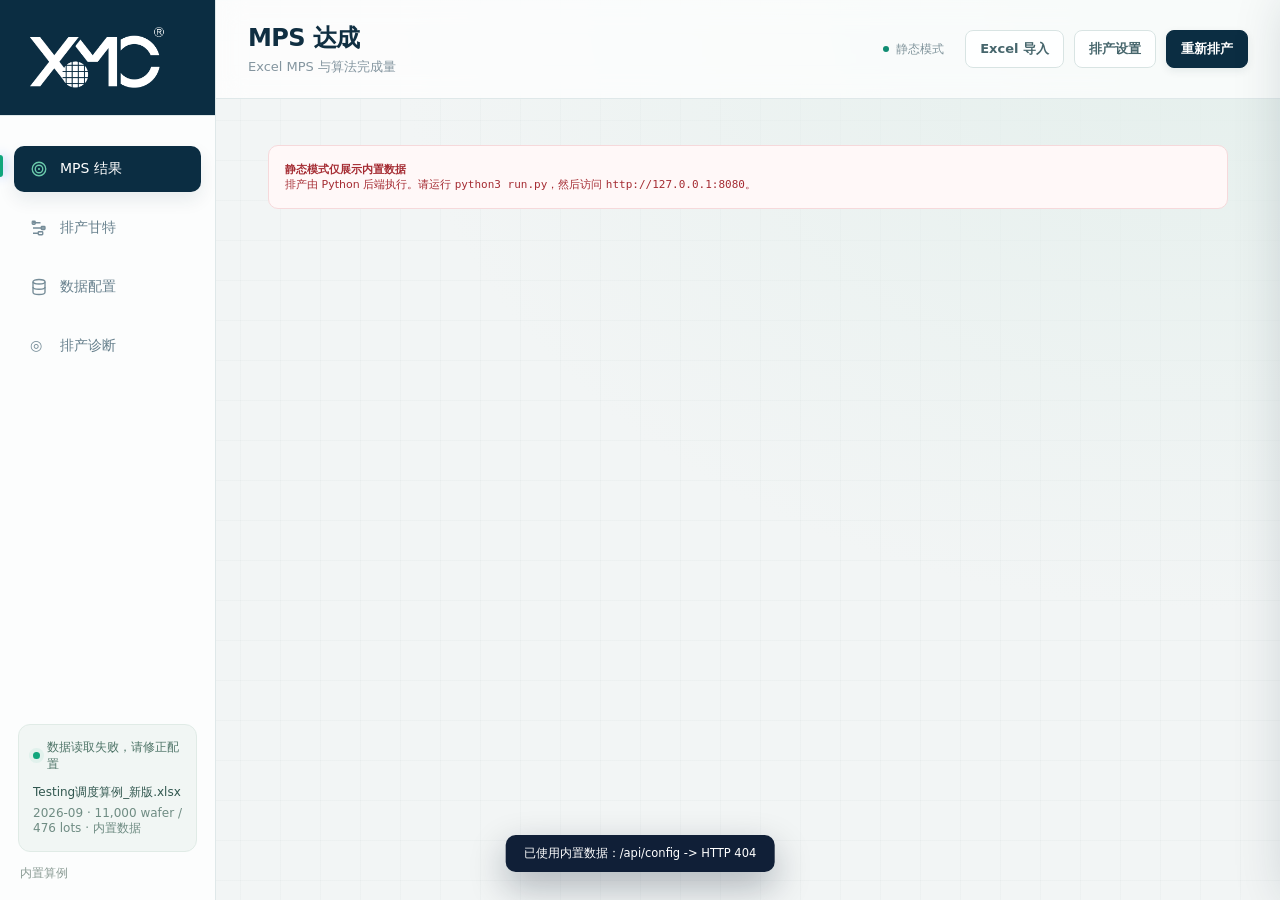
==== commit 8cf96a56: "Fix P1 scheduling startup, configuration recovery and capacity handling" ====
--- a/frontend/index.html
+++ b/frontend/index.html
@@ -55,7 +55,7 @@
         <p id="page-sub">2026 年 9 月 · 月度 MPS 与排产结果</p>
       </div>
       <div class="topbar-right">
-        <div class="run-chip" id="run-chip">正在排产…</div>
+        <div class="run-chip" id="run-chip">正在读取数据…</div>
         <button class="btn ghost" id="btn-import" type="button">Excel 导入</button>
         <button class="btn ghost" id="btn-settings" type="button">排产设置</button>
         <button class="btn primary" id="btn-run" type="button">重新排产</button>
@@ -104,7 +104,7 @@
 <div class="loading" id="loading">
   <div class="loading-card">
     <div class="spinner"></div>
-    <div class="loading-title" id="loading-title">正在排产</div>
+    <div class="loading-title" id="loading-title">正在读取数据</div>
     <div class="loading-sub" id="loading-sub">请稍候…</div>
   </div>
 </div>
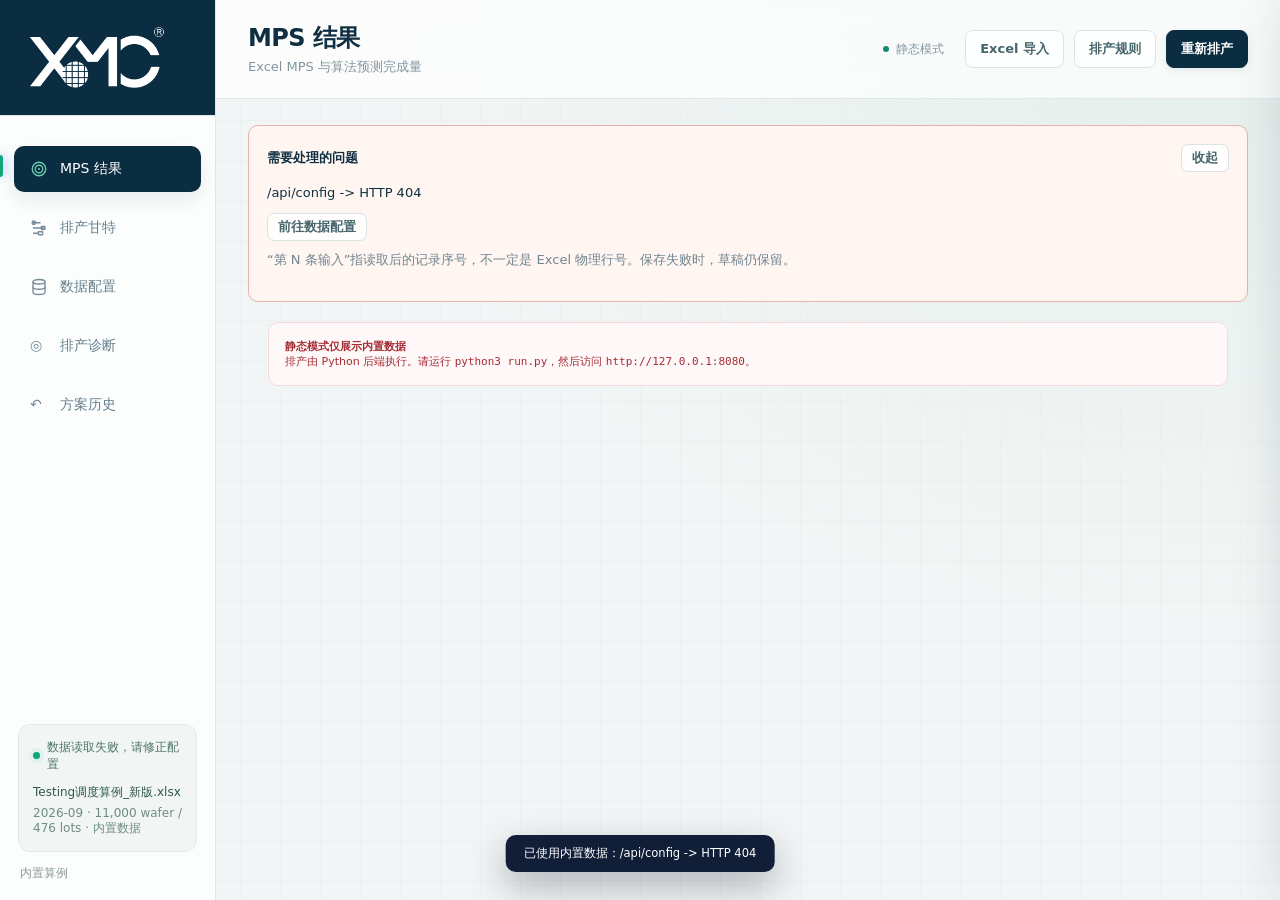
==== commit b7dfa0e7: "Improve scheduling workflow, saved plans and manual CP constraints" ====
--- a/frontend/index.html
+++ b/frontend/index.html
@@ -37,14 +37,15 @@
         <span class="nav-ico" data-icon="database"></span><span>数据配置</span>
       </button>
       <button class="nav-item" data-view="diagnostics"><span class="nav-ico">◎</span><span>排产诊断</span></button>
+      <button class="nav-item" data-view="history"><span class="nav-ico">↶</span><span>方案历史</span></button>
     </nav>
     <div class="sidebar-foot">
       <div class="source-card">
-        <div class="source-top"><span class="dot live"></span><span id="source-status">算例数据已载入</span></div>
-        <div class="source-name" id="source-name">Testing调度算例_新版.xlsx</div>
-        <div class="source-meta" id="source-meta">2026-09 · 11,575 lots</div>
+        <div class="source-top"><span class="dot live"></span><span id="source-status">正在读取数据来源</span></div>
+        <div class="source-name" id="source-name">—</div>
+        <div class="source-meta" id="source-meta">—</div>
       </div>
-      <div class="demo-note" id="source-note">内置算例</div>
+      <div class="demo-note" id="source-note">读取配置中</div>
     </div>
   </aside>
 
@@ -52,21 +53,24 @@
     <header class="topbar">
       <div class="topbar-left">
         <h1 id="page-title">MPS 结果</h1>
-        <p id="page-sub">2026 年 9 月 · 月度 MPS 与排产结果</p>
+        <p id="page-sub">月度 MPS 与算法预测完成量</p>
       </div>
       <div class="topbar-right">
         <div class="run-chip" id="run-chip">正在读取数据…</div>
         <button class="btn ghost" id="btn-import" type="button">Excel 导入</button>
-        <button class="btn ghost" id="btn-settings" type="button">排产设置</button>
+        <button class="btn ghost" id="btn-settings" type="button">排产规则</button>
         <button class="btn primary" id="btn-run" type="button">重新排产</button>
       </div>
     </header>
 
     <main class="content" id="content">
+      <div id="snapshot-banner" hidden role="status"></div>
+      <div id="workflow-errors" hidden role="alert"></div>
       <section class="view active" id="view-mps"></section>
       <section class="view" id="view-gantt"></section>
       <section class="view" id="view-inputs"></section>
       <section class="view" id="view-diagnostics"></section>
+      <section class="view" id="view-history"></section>
     </main>
   </div>
 </div>
@@ -88,14 +92,13 @@
     <div class="modal-head">
       <div>
         
-        <h2>排产设置</h2>
+        <h2>排产规则说明</h2>
       </div>
       <button class="icon-btn" id="modal-close" type="button" aria-label="关闭">×</button>
     </div>
     <div class="modal-body" id="modal-body"></div>
     <div class="modal-foot">
-      <button class="btn ghost" id="modal-cancel" type="button">取消</button>
-      <button class="btn primary" id="modal-apply" type="button">应用并排产</button>
+      <button class="btn primary" id="modal-cancel" type="button">知道了</button>
     </div>
   </div>
 </div>
@@ -113,10 +116,14 @@
 <script src="assets/data-loader.js"></script>
 <script src="assets/schedule-client.js"></script>
 <script src="assets/js/core.js"></script>
+<script src="assets/js/workflow.js"></script>
+<script src="assets/js/history.js"></script>
 <script src="assets/js/diagnostics.js"></script>
 <script src="assets/js/mps.js"></script>
 <script src="assets/js/gantt.js"></script>
+<script src="assets/js/maintenance.js"></script>
 <script src="assets/js/configuration.js"></script>
+<script src="assets/js/adjustments.js"></script>
 <script src="assets/js/inputs.js"></script>
 <script src="assets/js/ui.js"></script>
 </body>
--- a/frontend/assets/enterprise.css
+++ b/frontend/assets/enterprise.css
@@ -14,6 +14,23 @@
   --teal: #108c72;
   --shadow: 0 3px 16px rgba(15, 48, 60, .035);
 }
+[hidden] { display: none !important; }
+.config-tabs { display: flex; flex-wrap: wrap; gap: 8px; padding-bottom: 18px; border-bottom: 1px solid var(--line); margin-bottom: 20px; }
+.config-tabs .active { background: var(--navy); color: white; border-color: var(--navy); }
+.config-panel { min-height: 160px; }
+.config-savebar { position: sticky; bottom: 0; z-index: 12; padding: 14px 0 2px; border-top: 1px solid var(--line); background: #fff; }
+.config-savebar .config-actions { flex-wrap: wrap; }
+.config-savebar #cfg-result { max-height: 120px; overflow: auto; }
+.mapping-grid { display: grid; grid-template-columns: repeat(auto-fit, minmax(230px, 1fr)); gap: 14px; margin-top: 14px; }
+.mapping-value { min-height: 65px; padding: 8px; resize: vertical; }
+.workflow-error { padding: 18px; margin-bottom: 20px; border: 1px solid #e7b4a7; border-radius: 10px; background: #fff6f2; overflow-wrap: anywhere; }
+.workflow-error > p { white-space: pre-wrap; }
+.workflow-error .row { justify-content: space-between; }
+.field-attention { outline: 2px solid #ba6245; outline-offset: -2px; }
+.snapshot-banner { display: flex; flex-wrap: wrap; align-items: center; gap: 10px; margin-bottom: 18px; }
+.snapshot-banner button { margin-left: auto; }
+.empty-state .source-actions { justify-content: center; margin-top: 20px; }
+.drawer-body .config-field { margin-bottom: 16px; }
 body {
   background: radial-gradient(ellipse at 95% 0%, #e4efec 0, transparent 48%),
     linear-gradient(90deg, rgba(21, 63, 72, .025) 1px, transparent 1px),
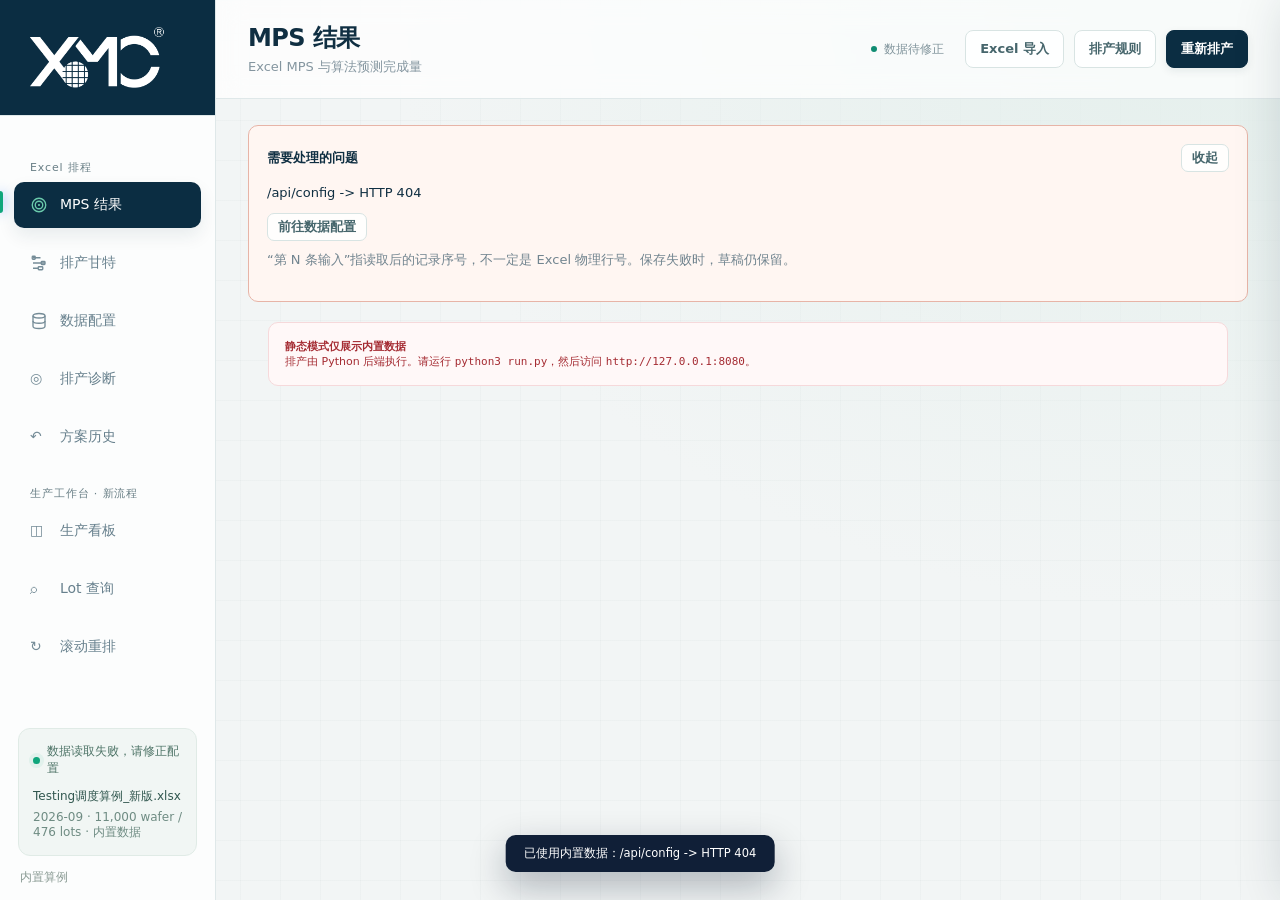
==== commit aa79656c: "Add production workspace with bounded rolling trials and MES snapshot contract" ====
--- a/frontend/index.html
+++ b/frontend/index.html
@@ -7,6 +7,7 @@
   <link rel="icon" href="data:image/svg+xml,%3Csvg xmlns='http://www.w3.org/2000/svg' viewBox='0 0 32 32'%3E%3Crect width='32' height='32' rx='8' fill='%232f6bff'/%3E%3Cpath d='M9 10h9M9 16h14M9 22h6' stroke='white' stroke-width='2.2' stroke-linecap='round'/%3E%3C/svg%3E">
   <link rel="stylesheet" href="assets/styles.css">
   <link rel="stylesheet" href="assets/enterprise.css">
+  <link rel="stylesheet" href="assets/production.css">
   <script>
     window.addEventListener('error', function (e) {
       document.title = 'JS ERROR: ' + e.message;
@@ -27,6 +28,7 @@
       <span class="brand-logo-window"><img class="brand-logo" src="assets/brand/xmc-logo-official.png" width="2865" height="456" alt="XMC"></span>
     </div>
     <nav class="nav" id="nav">
+      <div class="nav-group-label">Excel 排程</div>
       <button class="nav-item active" data-view="mps">
         <span class="nav-ico" data-icon="target"></span><span>MPS 结果</span>
       </button>
@@ -38,6 +40,10 @@
       </button>
       <button class="nav-item" data-view="diagnostics"><span class="nav-ico">◎</span><span>排产诊断</span></button>
       <button class="nav-item" data-view="history"><span class="nav-ico">↶</span><span>方案历史</span></button>
+      <div class="nav-group-label">生产工作台 · 新流程</div>
+      <button class="nav-item" data-view="production"><span class="nav-ico">◫</span><span>生产看板</span></button>
+      <button class="nav-item" data-view="tracking"><span class="nav-ico">⌕</span><span>Lot 查询</span></button>
+      <button class="nav-item" data-view="replanning"><span class="nav-ico">↻</span><span>滚动重排</span></button>
     </nav>
     <div class="sidebar-foot">
       <div class="source-card">
@@ -71,6 +77,9 @@
       <section class="view" id="view-inputs"></section>
       <section class="view" id="view-diagnostics"></section>
       <section class="view" id="view-history"></section>
+      <section class="view" id="view-production"></section>
+      <section class="view" id="view-tracking"></section>
+      <section class="view" id="view-replanning"></section>
     </main>
   </div>
 </div>
@@ -126,5 +135,6 @@
 <script src="assets/js/adjustments.js"></script>
 <script src="assets/js/inputs.js"></script>
 <script src="assets/js/ui.js"></script>
+<script src="assets/js/production.js"></script>
 </body>
 </html>
--- a/frontend/assets/production.css
+++ b/frontend/assets/production.css
@@ -0,0 +1,3 @@
+.prod-kpis{display:grid;grid-template-columns:repeat(4,minmax(0,1fr));gap:16px;margin:20px 0}.prod-kpi{background:#fff;border:1px solid #dce5e5;border-top:3px solid #138d80;border-radius:12px;padding:20px;display:grid;gap:10px}.prod-kpi span{font-size:13px;color:#49616a}.prod-kpi strong{font-size:30px;letter-spacing:-1px;color:#163a47}.prod-kpi small{color:#6a7c81}.prod-demo{border-left:4px solid #d8a020;background:#fffae8}.prod-toolbar{display:flex;gap:14px;align-items:end;flex-wrap:wrap}.prod-toolbar .config-field{min-width:180px;flex:1}.prod-link{border:0;background:none;color:#087d70;text-decoration:underline;text-underline-offset:3px;cursor:pointer;text-align:left;padding:3px;font:inherit}.prod-pagination{display:flex;justify-content:center;align-items:center;gap:16px;margin-top:18px}.prod-job{border:1px solid #b8d7d2;background:#eef8f5;border-radius:12px;padding:20px;display:flex;align-items:center;justify-content:space-between;margin:16px 0}.prod-job p{margin:8px 0}.prod-json{width:100%;min-height:280px;font:12px/1.6 Consolas,monospace;margin:12px 0}.prod-detail .kv{margin:20px 0}.prod-detail .data-table{font-size:12px}#view-production .card,#view-replanning .card{margin:18px 0}#view-production .data-table td,#view-replanning .data-table td{white-space:normal}#view-tracking .data-table td{white-space:nowrap}.sidebar .nav-item{min-height:42px}@media(max-width:1050px){.prod-kpis{grid-template-columns:repeat(2,minmax(0,1fr))}}@media(max-width:600px){.prod-kpis{grid-template-columns:1fr}.prod-toolbar{display:block}.prod-toolbar .btn{margin-top:12px}}
+.nav-group-label{font-size:11px;letter-spacing:.08em;color:#697f86;padding:14px 16px 5px}.sidebar .nav{gap:2px}.prod-detail .card-body{padding:12px}
+.prod-route{display:flex;gap:12px;flex-wrap:wrap;margin:18px 0}.prod-route>div{display:grid;gap:6px;flex:1;min-width:160px;border:1px solid #bdd8d2;border-left:4px solid #138d80;border-radius:8px;background:#f2f8f6;padding:12px}.prod-route small{color:#59757c;font-size:11px}
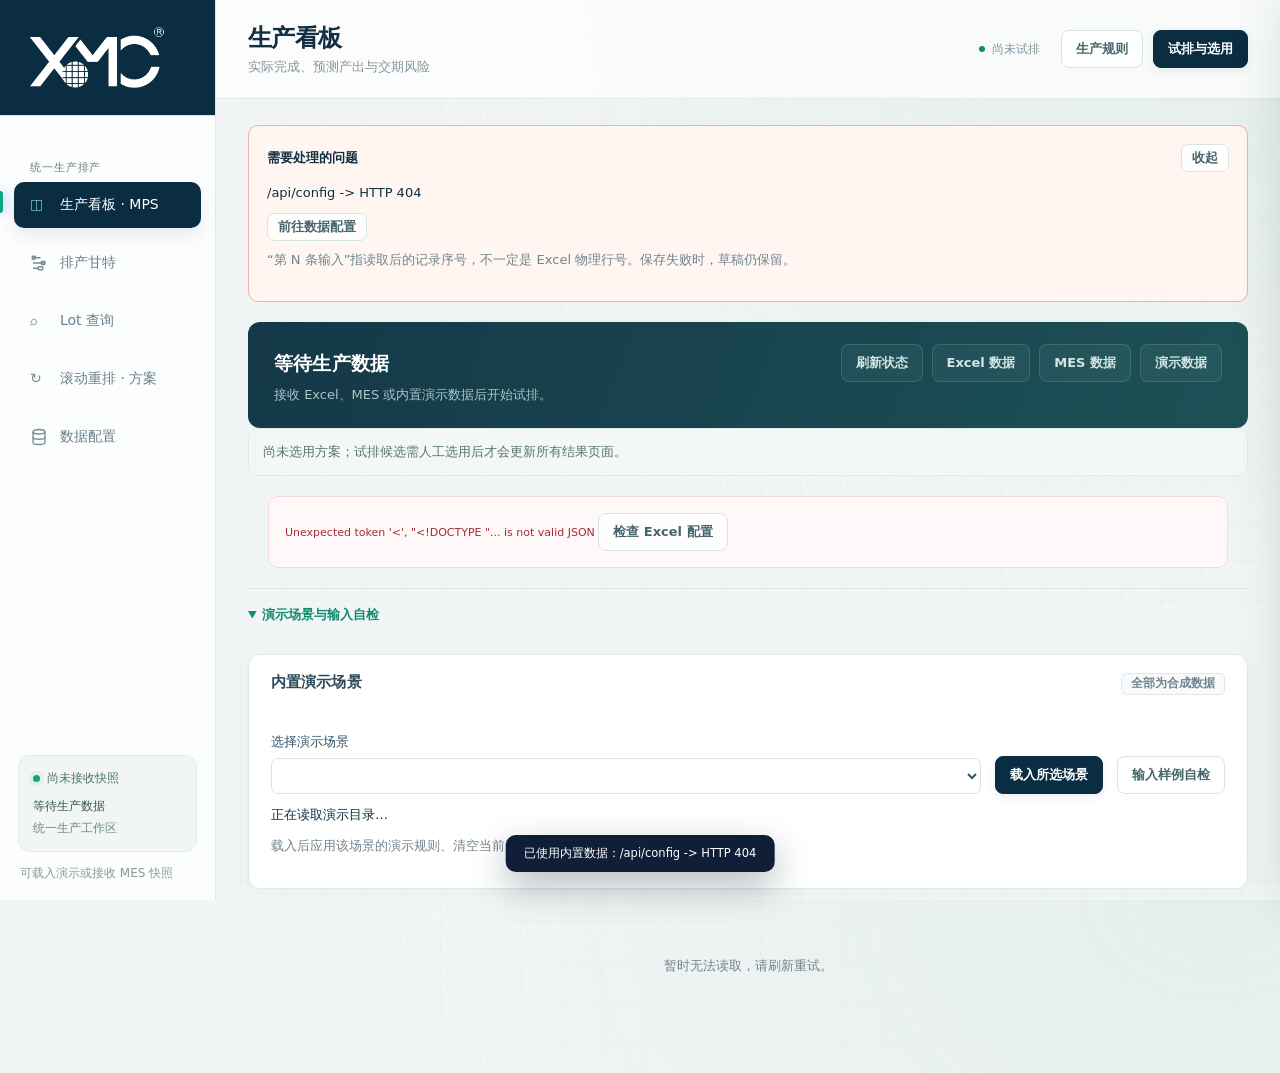
==== commit 2fd038b4: "Unify production inputs and selected-plan views with compact customer demo" ====
--- a/frontend/index.html
+++ b/frontend/index.html
@@ -28,22 +28,12 @@
       <span class="brand-logo-window"><img class="brand-logo" src="assets/brand/xmc-logo-official.png" width="2865" height="456" alt="XMC"></span>
     </div>
     <nav class="nav" id="nav">
-      <div class="nav-group-label">Excel 排程</div>
-      <button class="nav-item active" data-view="mps">
-        <span class="nav-ico" data-icon="target"></span><span>MPS 结果</span>
-      </button>
-      <button class="nav-item" data-view="gantt">
-        <span class="nav-ico" data-icon="gantt"></span><span>排产甘特</span>
-      </button>
-      <button class="nav-item" data-view="inputs">
-        <span class="nav-ico" data-icon="database"></span><span>数据配置</span>
-      </button>
-      <button class="nav-item" data-view="diagnostics"><span class="nav-ico">◎</span><span>排产诊断</span></button>
-      <button class="nav-item" data-view="history"><span class="nav-ico">↶</span><span>方案历史</span></button>
-      <div class="nav-group-label">生产工作台 · 新流程</div>
-      <button class="nav-item" data-view="production"><span class="nav-ico">◫</span><span>生产看板</span></button>
+      <div class="nav-group-label">统一生产排产</div>
+      <button class="nav-item active" data-view="production"><span class="nav-ico">◫</span><span>生产看板 · MPS</span></button>
+      <button class="nav-item" data-view="gantt"><span class="nav-ico" data-icon="gantt"></span><span>排产甘特</span></button>
       <button class="nav-item" data-view="tracking"><span class="nav-ico">⌕</span><span>Lot 查询</span></button>
-      <button class="nav-item" data-view="replanning"><span class="nav-ico">↻</span><span>滚动重排</span></button>
+      <button class="nav-item" data-view="replanning"><span class="nav-ico">↻</span><span>滚动重排 · 方案</span></button>
+      <button class="nav-item" data-view="inputs"><span class="nav-ico" data-icon="database"></span><span>数据配置</span></button>
     </nav>
     <div class="sidebar-foot">
       <div class="source-card">
--- a/frontend/assets/production.css
+++ b/frontend/assets/production.css
@@ -1,3 +1,5 @@
 .prod-kpis{display:grid;grid-template-columns:repeat(4,minmax(0,1fr));gap:16px;margin:20px 0}.prod-kpi{background:#fff;border:1px solid #dce5e5;border-top:3px solid #138d80;border-radius:12px;padding:20px;display:grid;gap:10px}.prod-kpi span{font-size:13px;color:#49616a}.prod-kpi strong{font-size:30px;letter-spacing:-1px;color:#163a47}.prod-kpi small{color:#6a7c81}.prod-demo{border-left:4px solid #d8a020;background:#fffae8}.prod-toolbar{display:flex;gap:14px;align-items:end;flex-wrap:wrap}.prod-toolbar .config-field{min-width:180px;flex:1}.prod-link{border:0;background:none;color:#087d70;text-decoration:underline;text-underline-offset:3px;cursor:pointer;text-align:left;padding:3px;font:inherit}.prod-pagination{display:flex;justify-content:center;align-items:center;gap:16px;margin-top:18px}.prod-job{border:1px solid #b8d7d2;background:#eef8f5;border-radius:12px;padding:20px;display:flex;align-items:center;justify-content:space-between;margin:16px 0}.prod-job p{margin:8px 0}.prod-json{width:100%;min-height:280px;font:12px/1.6 Consolas,monospace;margin:12px 0}.prod-detail .kv{margin:20px 0}.prod-detail .data-table{font-size:12px}#view-production .card,#view-replanning .card{margin:18px 0}#view-production .data-table td,#view-replanning .data-table td{white-space:normal}#view-tracking .data-table td{white-space:nowrap}.sidebar .nav-item{min-height:42px}@media(max-width:1050px){.prod-kpis{grid-template-columns:repeat(2,minmax(0,1fr))}}@media(max-width:600px){.prod-kpis{grid-template-columns:1fr}.prod-toolbar{display:block}.prod-toolbar .btn{margin-top:12px}}
 .nav-group-label{font-size:11px;letter-spacing:.08em;color:#697f86;padding:14px 16px 5px}.sidebar .nav{gap:2px}.prod-detail .card-body{padding:12px}
 .prod-route{display:flex;gap:12px;flex-wrap:wrap;margin:18px 0}.prod-route>div{display:grid;gap:6px;flex:1;min-width:160px;border:1px solid #bdd8d2;border-left:4px solid #138d80;border-radius:8px;background:#f2f8f6;padding:12px}.prod-route small{color:#59757c;font-size:11px}
+.prod-checklist{display:grid;grid-template-columns:repeat(auto-fit,minmax(220px,1fr));gap:6px 24px;padding-left:20px;color:#3f626b}.prod-demo-tools .card-body>p{margin:12px 0}.prod-demo-tools .config-details{margin-top:14px}
+.prod-uid{display:block;color:#70878f;font-size:11px;padding:2px 3px;white-space:normal}
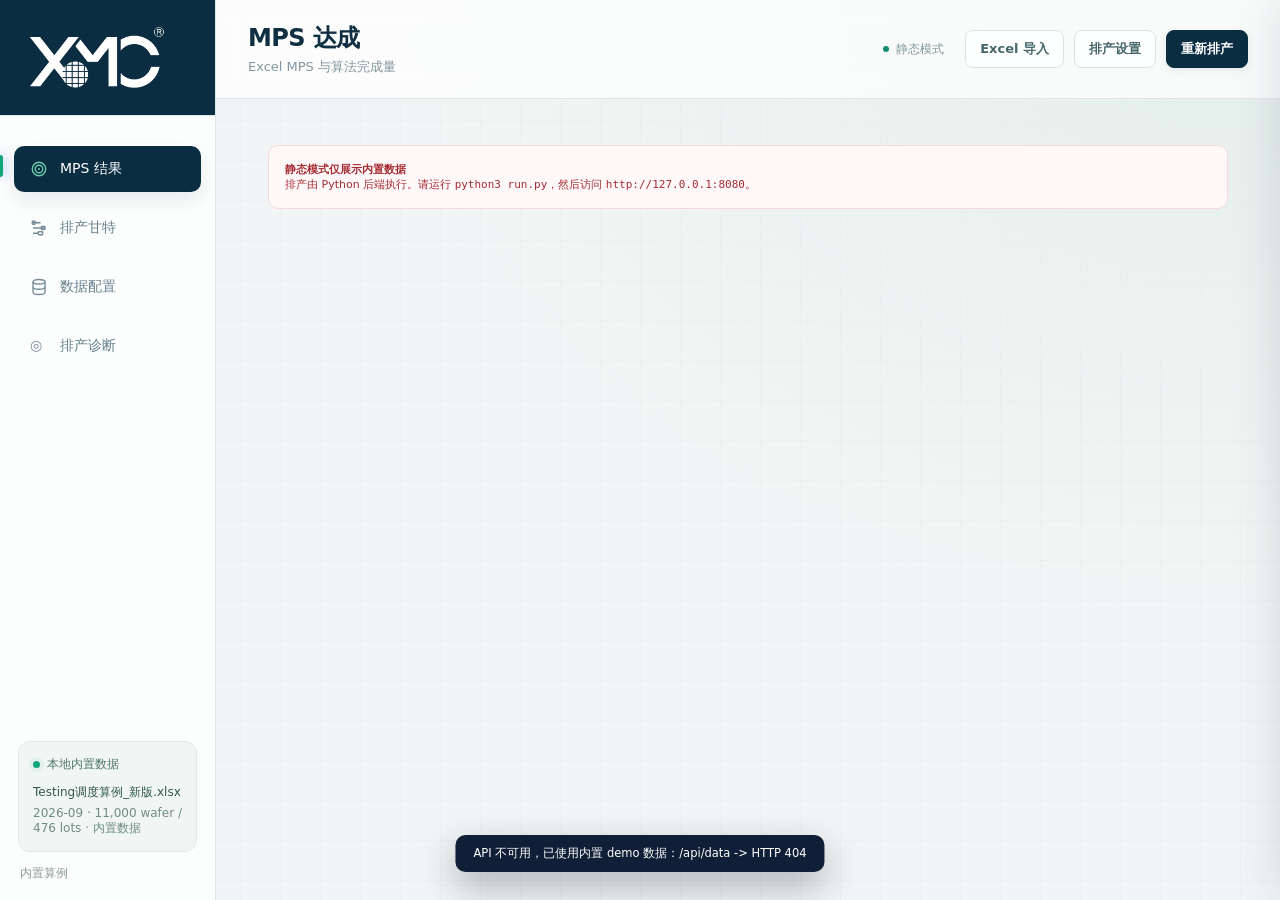
==== commit b5406402: "Baseline from user archive Testing_11101136.zip" ====
--- a/frontend/index.html
+++ b/frontend/index.html
@@ -7,7 +7,6 @@
   <link rel="icon" href="data:image/svg+xml,%3Csvg xmlns='http://www.w3.org/2000/svg' viewBox='0 0 32 32'%3E%3Crect width='32' height='32' rx='8' fill='%232f6bff'/%3E%3Cpath d='M9 10h9M9 16h14M9 22h6' stroke='white' stroke-width='2.2' stroke-linecap='round'/%3E%3C/svg%3E">
   <link rel="stylesheet" href="assets/styles.css">
   <link rel="stylesheet" href="assets/enterprise.css">
-  <link rel="stylesheet" href="assets/production.css">
   <script>
     window.addEventListener('error', function (e) {
       document.title = 'JS ERROR: ' + e.message;
@@ -28,20 +27,24 @@
       <span class="brand-logo-window"><img class="brand-logo" src="assets/brand/xmc-logo-official.png" width="2865" height="456" alt="XMC"></span>
     </div>
     <nav class="nav" id="nav">
-      <div class="nav-group-label">统一生产排产</div>
-      <button class="nav-item active" data-view="production"><span class="nav-ico">◫</span><span>生产看板 · MPS</span></button>
-      <button class="nav-item" data-view="gantt"><span class="nav-ico" data-icon="gantt"></span><span>排产甘特</span></button>
-      <button class="nav-item" data-view="tracking"><span class="nav-ico">⌕</span><span>Lot 查询</span></button>
-      <button class="nav-item" data-view="replanning"><span class="nav-ico">↻</span><span>滚动重排 · 方案</span></button>
-      <button class="nav-item" data-view="inputs"><span class="nav-ico" data-icon="database"></span><span>数据配置</span></button>
+      <button class="nav-item active" data-view="mps">
+        <span class="nav-ico" data-icon="target"></span><span>MPS 结果</span>
+      </button>
+      <button class="nav-item" data-view="gantt">
+        <span class="nav-ico" data-icon="gantt"></span><span>排产甘特</span>
+      </button>
+      <button class="nav-item" data-view="inputs">
+        <span class="nav-ico" data-icon="database"></span><span>数据配置</span>
+      </button>
+      <button class="nav-item" data-view="diagnostics"><span class="nav-ico">◎</span><span>排产诊断</span></button>
     </nav>
     <div class="sidebar-foot">
       <div class="source-card">
-        <div class="source-top"><span class="dot live"></span><span id="source-status">正在读取数据来源</span></div>
-        <div class="source-name" id="source-name">—</div>
-        <div class="source-meta" id="source-meta">—</div>
+        <div class="source-top"><span class="dot live"></span><span id="source-status">算例数据已载入</span></div>
+        <div class="source-name" id="source-name">Testing调度算例_新版.xlsx</div>
+        <div class="source-meta" id="source-meta">2026-09 · 11,575 lots</div>
       </div>
-      <div class="demo-note" id="source-note">读取配置中</div>
+      <div class="demo-note" id="source-note">内置算例</div>
     </div>
   </aside>
 
@@ -49,27 +52,21 @@
     <header class="topbar">
       <div class="topbar-left">
         <h1 id="page-title">MPS 结果</h1>
-        <p id="page-sub">月度 MPS 与算法预测完成量</p>
+        <p id="page-sub">2026 年 9 月 · 月度 MPS 与排产结果</p>
       </div>
       <div class="topbar-right">
-        <div class="run-chip" id="run-chip">正在读取数据…</div>
+        <div class="run-chip" id="run-chip">正在排产…</div>
         <button class="btn ghost" id="btn-import" type="button">Excel 导入</button>
-        <button class="btn ghost" id="btn-settings" type="button">排产规则</button>
+        <button class="btn ghost" id="btn-settings" type="button">排产设置</button>
         <button class="btn primary" id="btn-run" type="button">重新排产</button>
       </div>
     </header>
 
     <main class="content" id="content">
-      <div id="snapshot-banner" hidden role="status"></div>
-      <div id="workflow-errors" hidden role="alert"></div>
       <section class="view active" id="view-mps"></section>
       <section class="view" id="view-gantt"></section>
       <section class="view" id="view-inputs"></section>
       <section class="view" id="view-diagnostics"></section>
-      <section class="view" id="view-history"></section>
-      <section class="view" id="view-production"></section>
-      <section class="view" id="view-tracking"></section>
-      <section class="view" id="view-replanning"></section>
     </main>
   </div>
 </div>
@@ -91,13 +88,14 @@
     <div class="modal-head">
       <div>
         
-        <h2>排产规则说明</h2>
+        <h2>排产设置</h2>
       </div>
       <button class="icon-btn" id="modal-close" type="button" aria-label="关闭">×</button>
     </div>
     <div class="modal-body" id="modal-body"></div>
     <div class="modal-foot">
-      <button class="btn primary" id="modal-cancel" type="button">知道了</button>
+      <button class="btn ghost" id="modal-cancel" type="button">取消</button>
+      <button class="btn primary" id="modal-apply" type="button">应用并排产</button>
     </div>
   </div>
 </div>
@@ -106,7 +104,7 @@
 <div class="loading" id="loading">
   <div class="loading-card">
     <div class="spinner"></div>
-    <div class="loading-title" id="loading-title">正在读取数据</div>
+    <div class="loading-title" id="loading-title">正在排产</div>
     <div class="loading-sub" id="loading-sub">请稍候…</div>
   </div>
 </div>
@@ -115,16 +113,11 @@
 <script src="assets/data-loader.js"></script>
 <script src="assets/schedule-client.js"></script>
 <script src="assets/js/core.js"></script>
-<script src="assets/js/workflow.js"></script>
-<script src="assets/js/history.js"></script>
 <script src="assets/js/diagnostics.js"></script>
 <script src="assets/js/mps.js"></script>
 <script src="assets/js/gantt.js"></script>
-<script src="assets/js/maintenance.js"></script>
 <script src="assets/js/configuration.js"></script>
-<script src="assets/js/adjustments.js"></script>
 <script src="assets/js/inputs.js"></script>
 <script src="assets/js/ui.js"></script>
-<script src="assets/js/production.js"></script>
 </body>
 </html>
--- a/frontend/assets/enterprise.css
+++ b/frontend/assets/enterprise.css
@@ -14,23 +14,6 @@
   --teal: #108c72;
   --shadow: 0 3px 16px rgba(15, 48, 60, .035);
 }
-[hidden] { display: none !important; }
-.config-tabs { display: flex; flex-wrap: wrap; gap: 8px; padding-bottom: 18px; border-bottom: 1px solid var(--line); margin-bottom: 20px; }
-.config-tabs .active { background: var(--navy); color: white; border-color: var(--navy); }
-.config-panel { min-height: 160px; }
-.config-savebar { position: sticky; bottom: 0; z-index: 12; padding: 14px 0 2px; border-top: 1px solid var(--line); background: #fff; }
-.config-savebar .config-actions { flex-wrap: wrap; }
-.config-savebar #cfg-result { max-height: 120px; overflow: auto; }
-.mapping-grid { display: grid; grid-template-columns: repeat(auto-fit, minmax(230px, 1fr)); gap: 14px; margin-top: 14px; }
-.mapping-value { min-height: 65px; padding: 8px; resize: vertical; }
-.workflow-error { padding: 18px; margin-bottom: 20px; border: 1px solid #e7b4a7; border-radius: 10px; background: #fff6f2; overflow-wrap: anywhere; }
-.workflow-error > p { white-space: pre-wrap; }
-.workflow-error .row { justify-content: space-between; }
-.field-attention { outline: 2px solid #ba6245; outline-offset: -2px; }
-.snapshot-banner { display: flex; flex-wrap: wrap; align-items: center; gap: 10px; margin-bottom: 18px; }
-.snapshot-banner button { margin-left: auto; }
-.empty-state .source-actions { justify-content: center; margin-top: 20px; }
-.drawer-body .config-field { margin-bottom: 16px; }
 body {
   background: radial-gradient(ellipse at 95% 0%, #e4efec 0, transparent 48%),
     linear-gradient(90deg, rgba(21, 63, 72, .025) 1px, transparent 1px),
